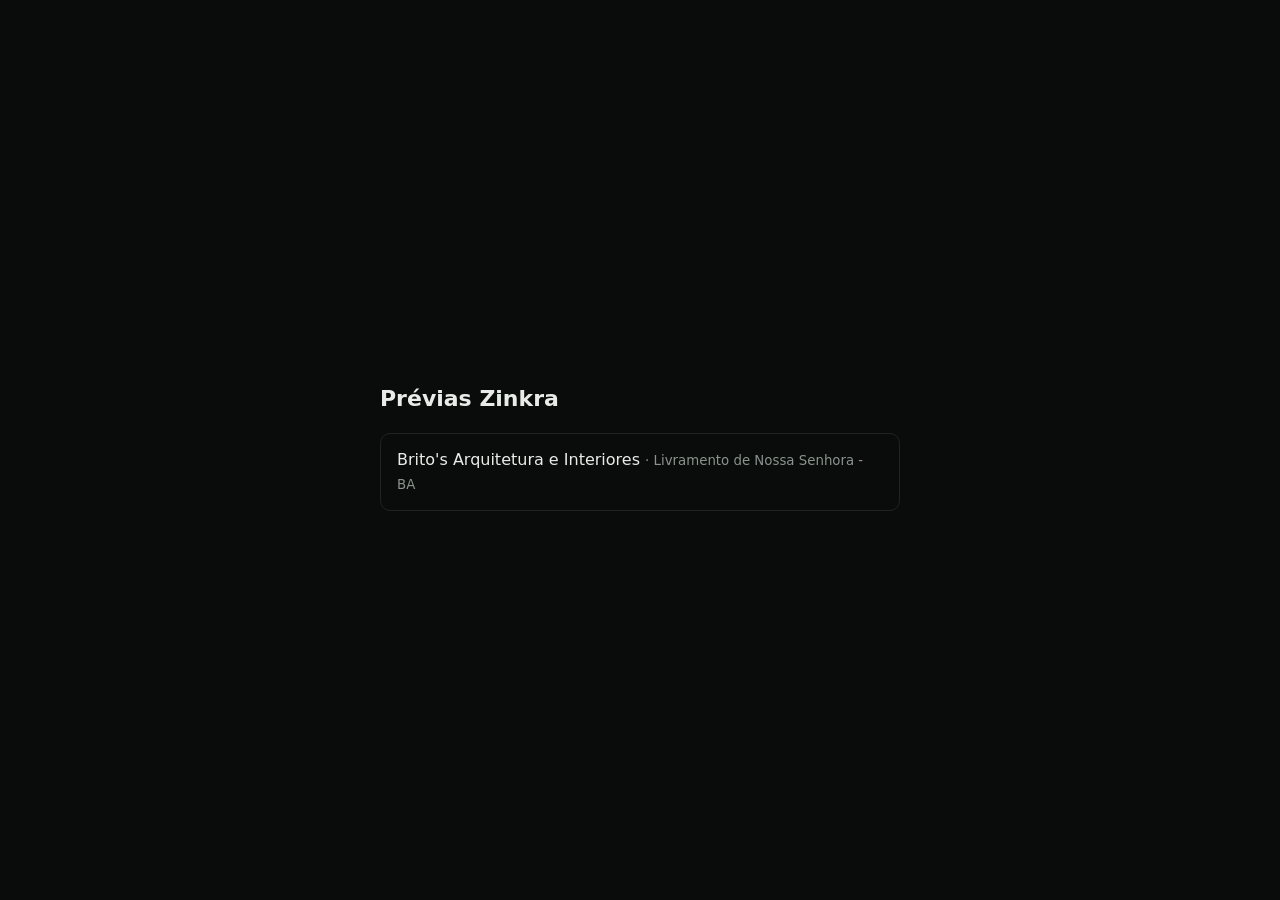
==== index.html @ 13b90cb6 "Prévia do site da Brito's Arquitetura e Interiores Repositório de prévias: cada cliente numa pasta (" ====
<!doctype html>
<html lang="pt-BR">
<head>
<meta charset="utf-8">
<meta name="viewport" content="width=device-width, initial-scale=1">
<meta name="robots" content="noindex, nofollow">
<title>Prévias Zinkra</title>
<style>
  body { margin: 0; min-height: 100vh; display: grid; place-items: center; background: #0A0C0B; color: #E8ECE9; font: 16px/1.5 system-ui, sans-serif; }
  main { width: min(520px, 100% - 32px); }
  h1 { font-size: 22px; margin: 0 0 18px; }
  a { display: block; padding: 14px 16px; margin-bottom: 8px; border: 1px solid #1F2421; border-radius: 10px; color: #E8ECE9; text-decoration: none; }
  a:hover { border-color: #15C45A; }
  small { color: #8A938E; }
</style>
</head>
<body>
<main>
  <h1>Prévias Zinkra</h1>
  <a href="britos/">Brito's Arquitetura e Interiores <small>· Livramento de Nossa Senhora - BA</small></a>
</main>
</body>
</html>
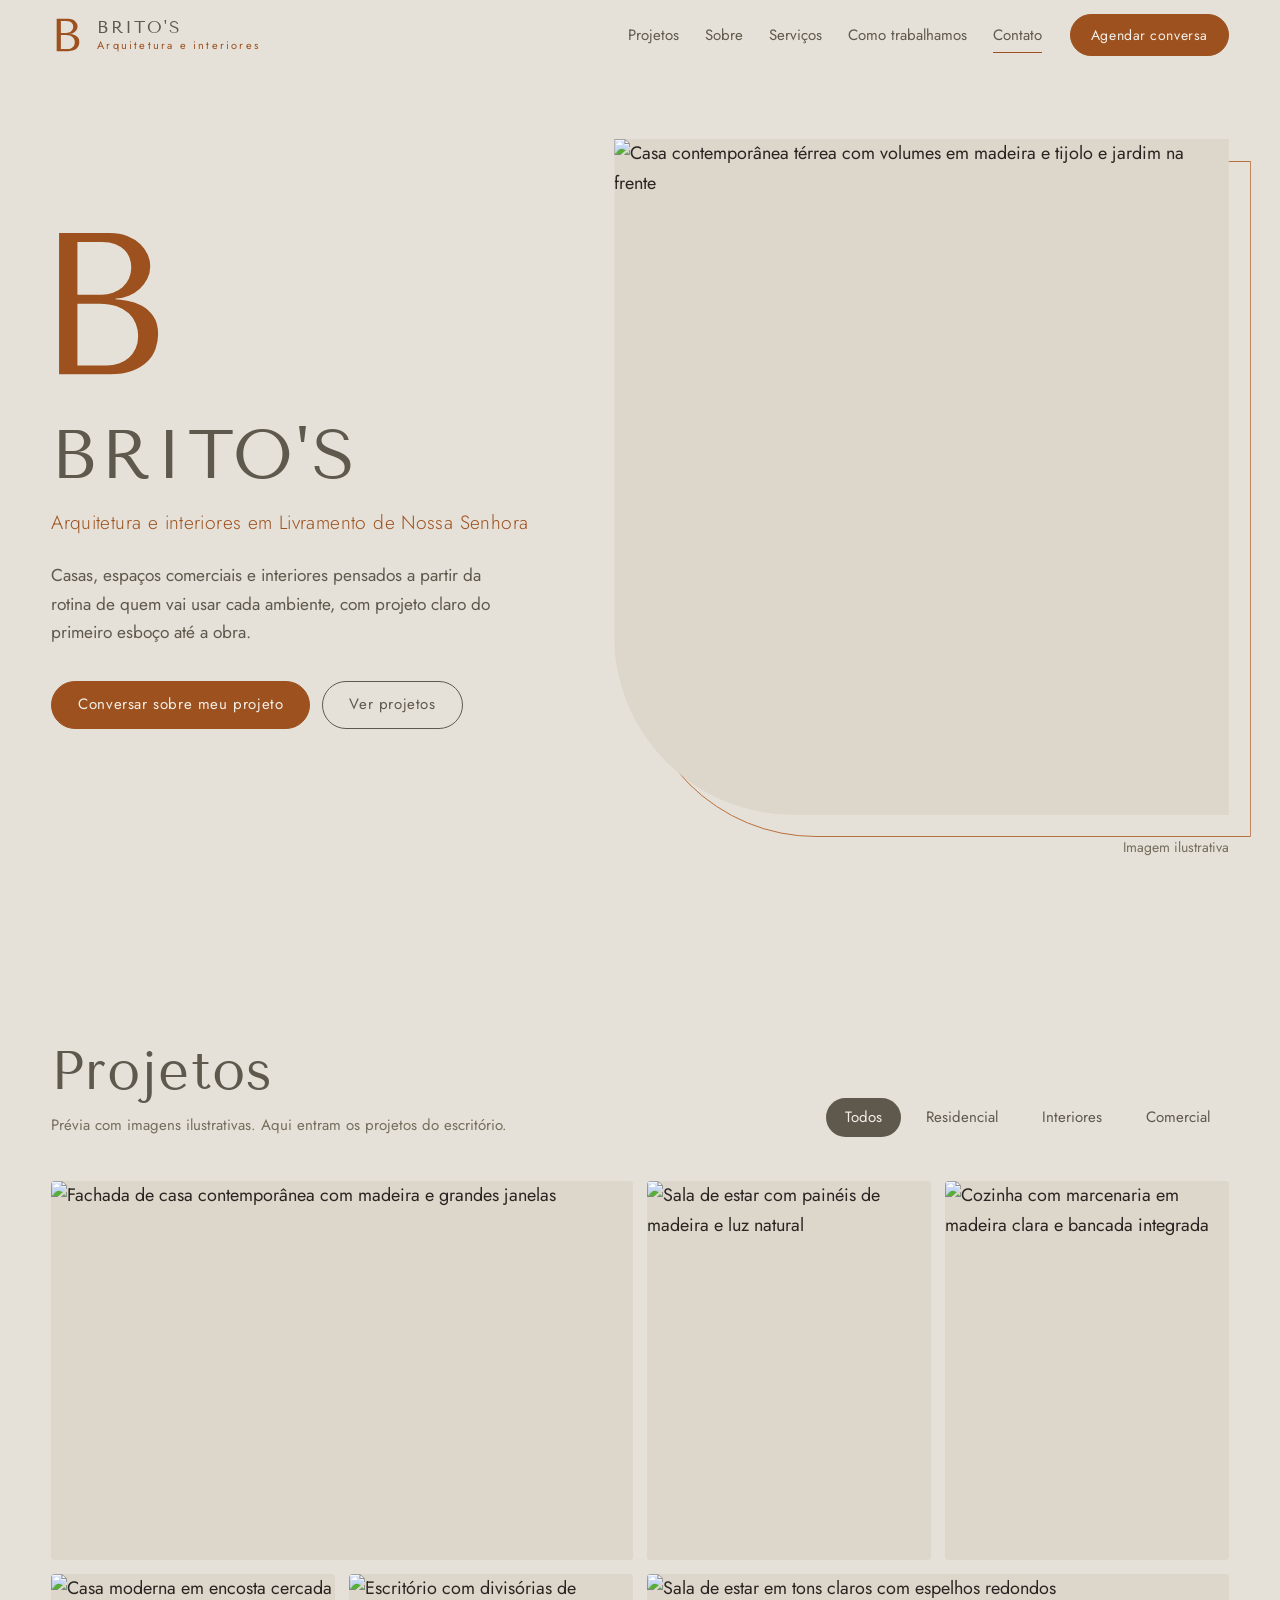
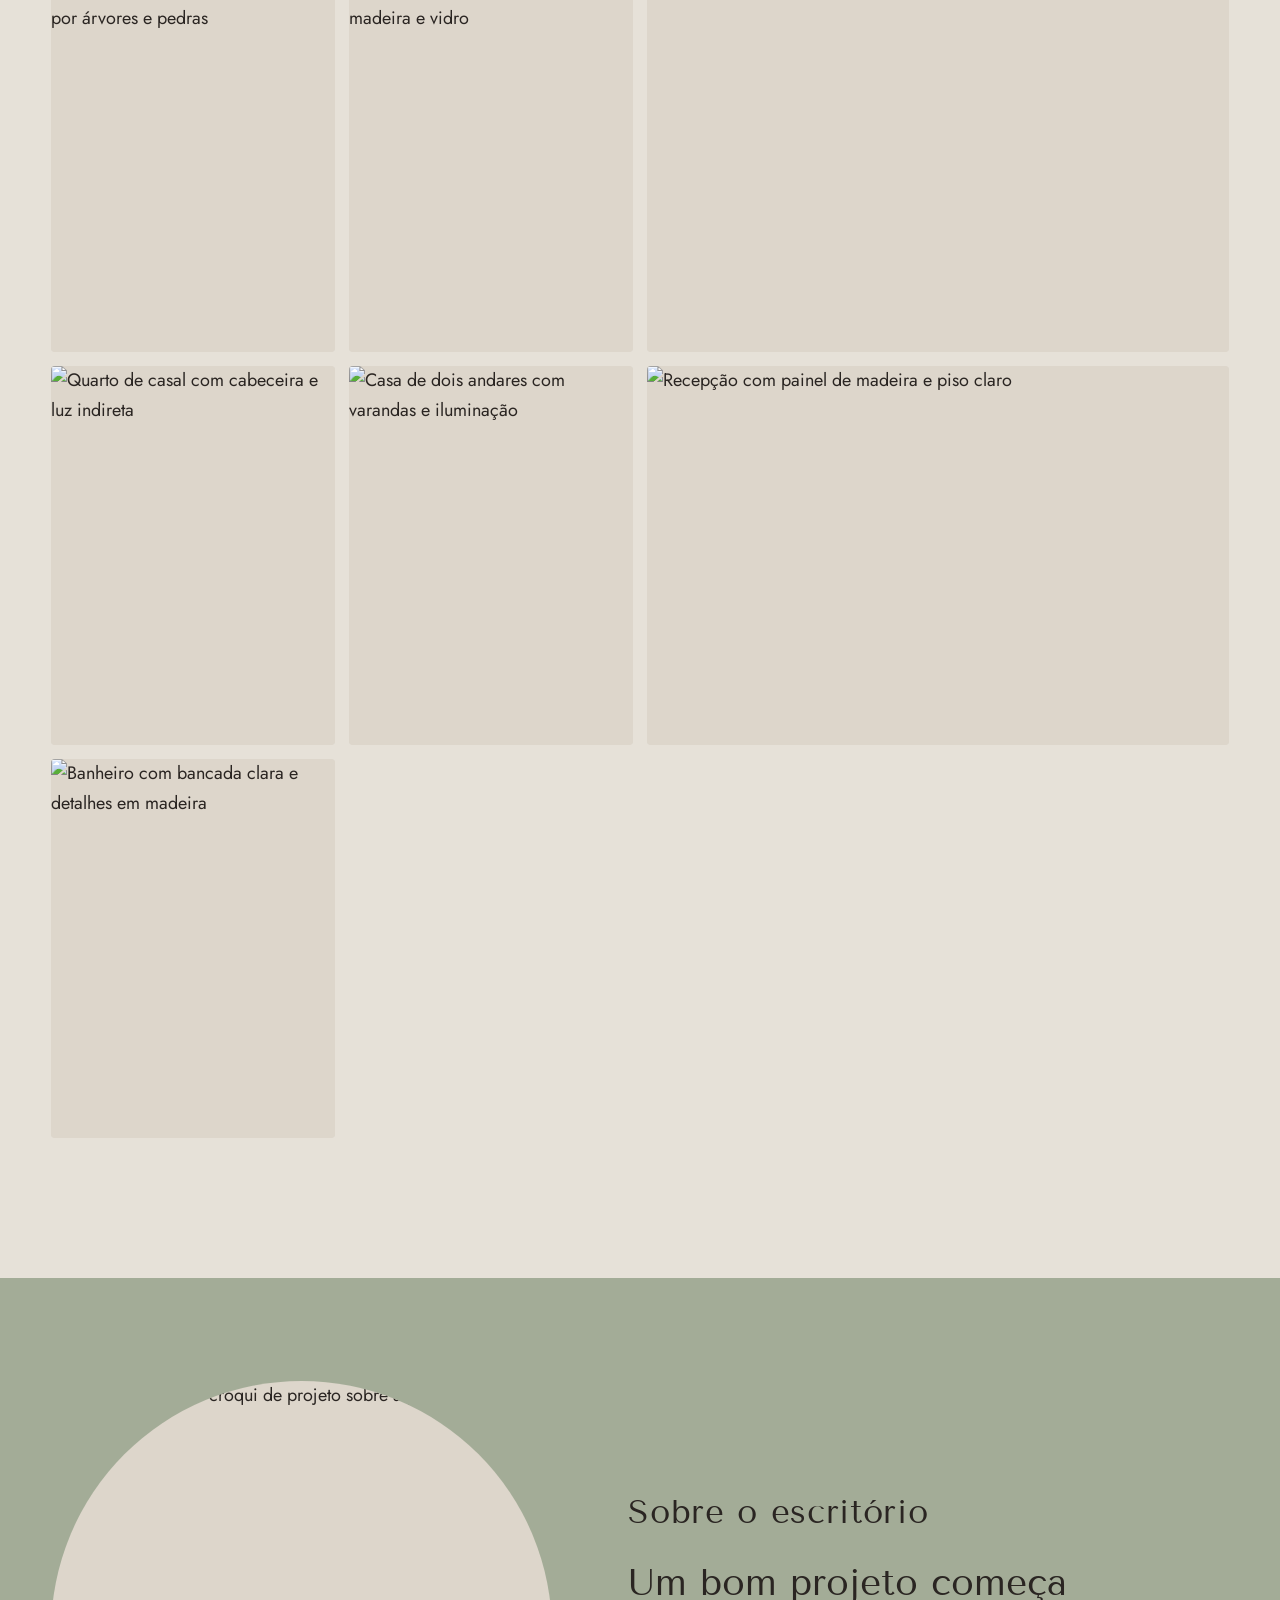
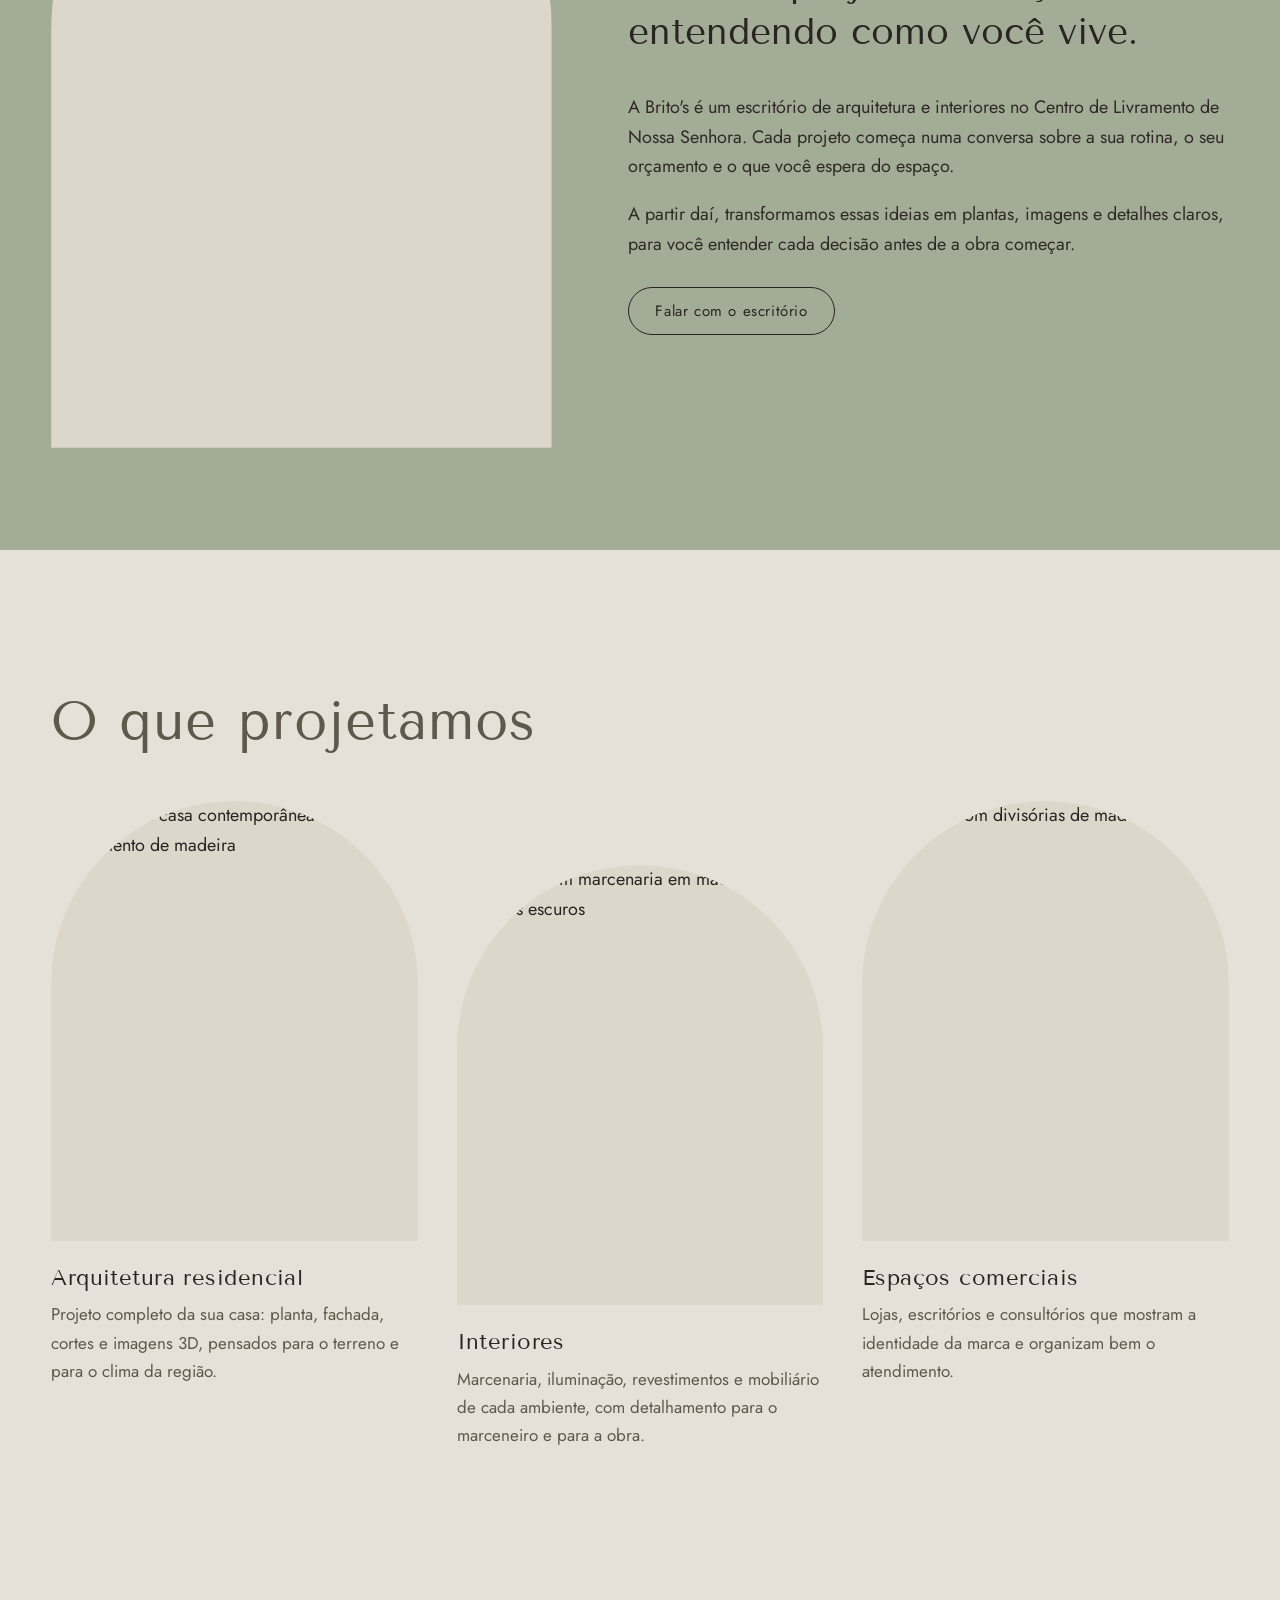
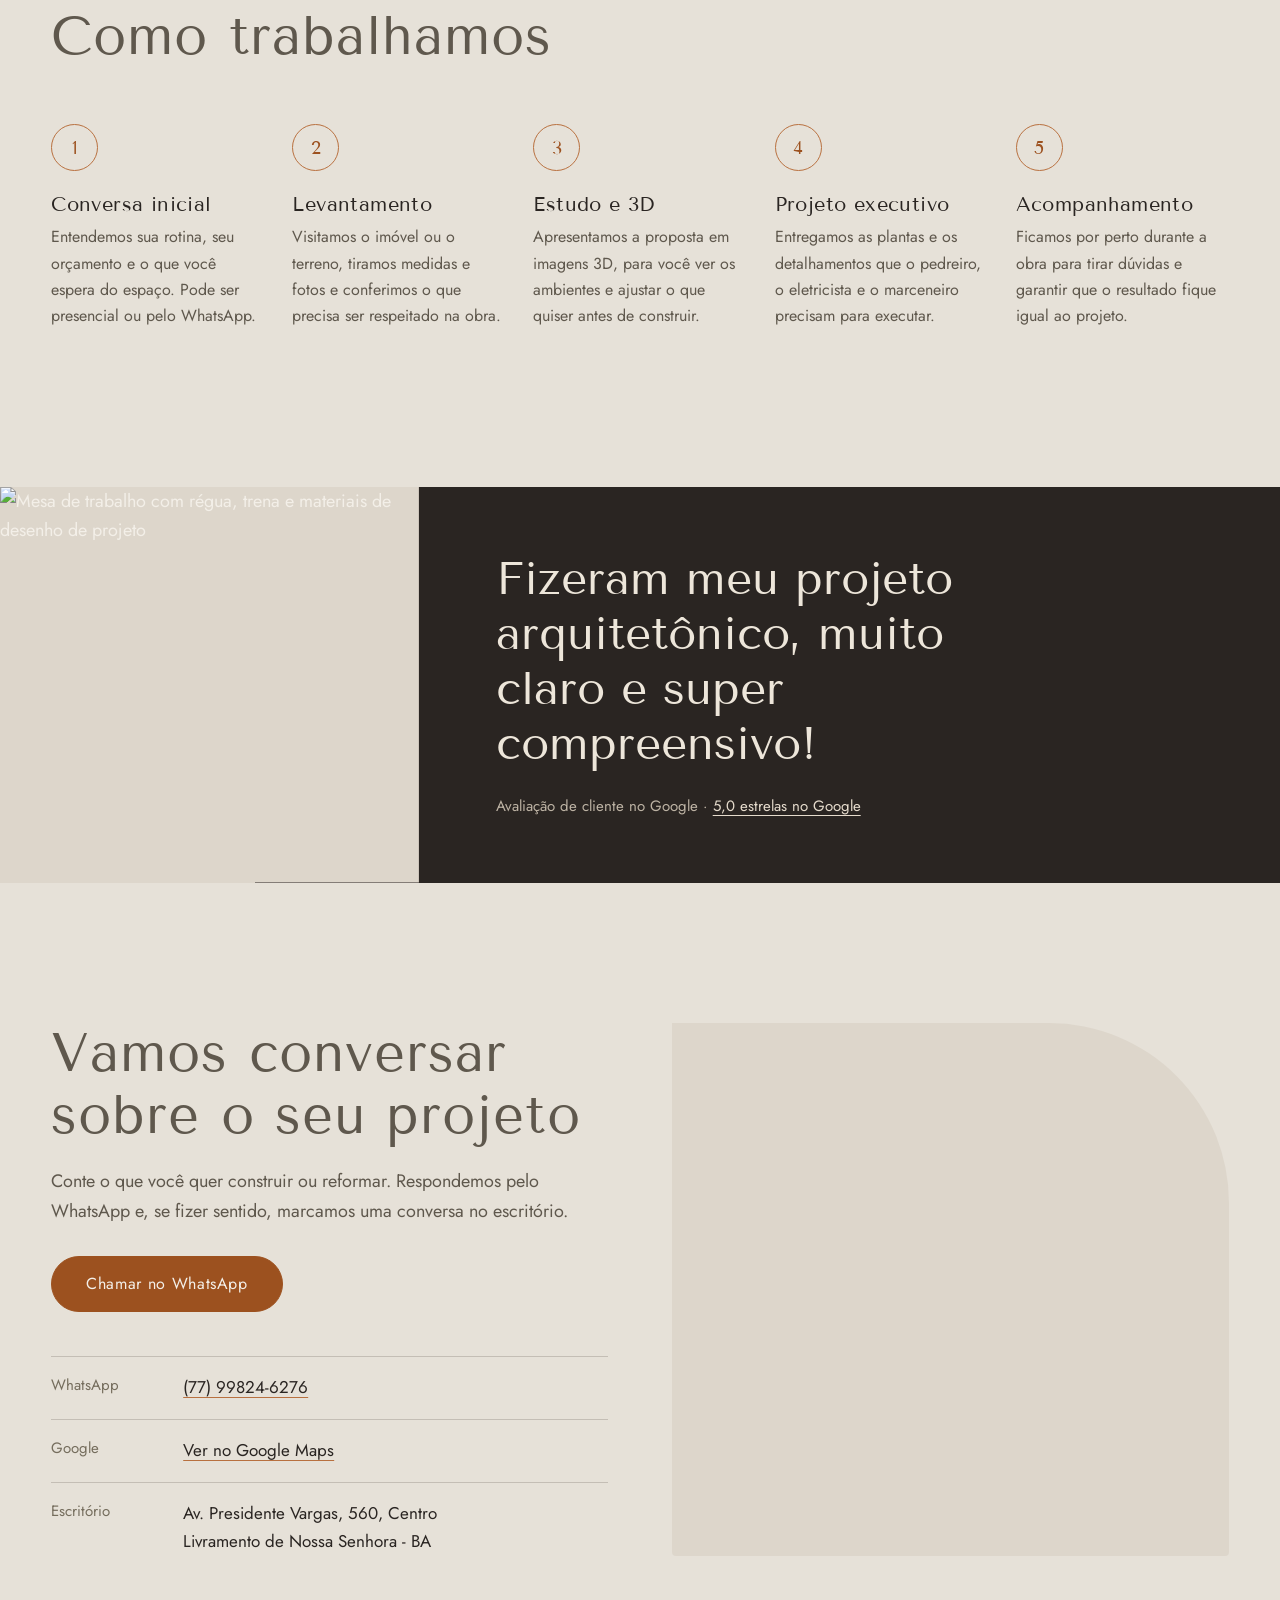
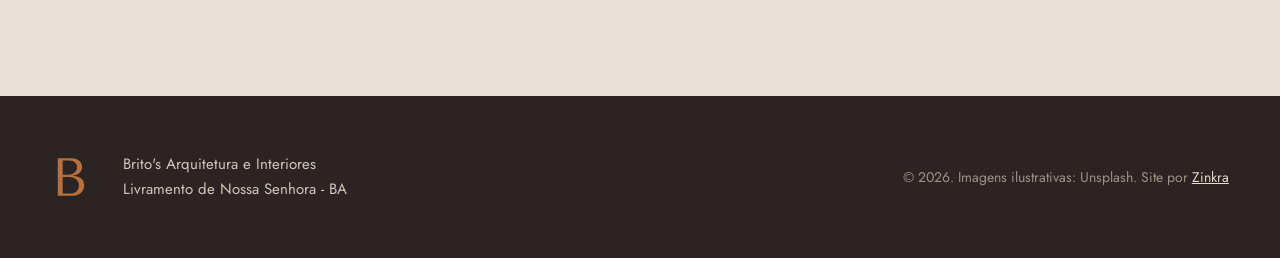
==== commit fc6b12ff: "Coloca a prévia da Brito's na raiz para abrir direto na Vercel Co-Authored-By: Claude Opus 5.5 <nore" ====
--- a/index.html
+++ b/index.html
@@ -3,21 +3,240 @@
 <head>
 <meta charset="utf-8">
 <meta name="viewport" content="width=device-width, initial-scale=1">
-<meta name="robots" content="noindex, nofollow">
-<title>Prévias Zinkra</title>
-<style>
-  body { margin: 0; min-height: 100vh; display: grid; place-items: center; background: #0A0C0B; color: #E8ECE9; font: 16px/1.5 system-ui, sans-serif; }
-  main { width: min(520px, 100% - 32px); }
-  h1 { font-size: 22px; margin: 0 0 18px; }
-  a { display: block; padding: 14px 16px; margin-bottom: 8px; border: 1px solid #1F2421; border-radius: 10px; color: #E8ECE9; text-decoration: none; }
-  a:hover { border-color: #15C45A; }
-  small { color: #8A938E; }
-</style>
+<title>Brito's Arquitetura e Interiores | Livramento de Nossa Senhora - BA</title>
+<meta name="description" content="Escritório de arquitetura e interiores em Livramento de Nossa Senhora (BA). Projetos residenciais, comerciais e de interiores. Fale com a Brito's pelo WhatsApp.">
+<meta name="keywords" content="arquitetura Livramento de Nossa Senhora, escritório de arquitetura Livramento, arquiteto Livramento de Nossa Senhora, design de interiores Bahia, Brito's Arquitetura">
+<meta name="author" content="Brito's Arquitetura e Interiores">
+<meta name="robots" content="index, follow, max-image-preview:large">
+<meta name="theme-color" content="#E6E1D8">
+<link rel="canonical" href="https://previaarquitetura.vercel.app/">
+<link rel="icon" href="favicon.svg" type="image/svg+xml">
+<link rel="apple-touch-icon" href="img/apple-touch-icon.png">
+
+<meta property="og:type" content="website">
+<meta property="og:locale" content="pt_BR">
+<meta property="og:site_name" content="Brito's Arquitetura e Interiores">
+<meta property="og:title" content="Brito's Arquitetura e Interiores">
+<meta property="og:description" content="Projetos residenciais, comerciais e de interiores em Livramento de Nossa Senhora - BA.">
+<meta property="og:url" content="https://previaarquitetura.vercel.app/">
+<meta property="og:image" content="https://previaarquitetura.vercel.app/img/og.jpg">
+<meta property="og:image:width" content="1200">
+<meta property="og:image:height" content="630">
+<meta name="twitter:card" content="summary_large_image">
+
+<link rel="preload" as="font" type="font/woff2" href="fonts/tenor-sans.woff2" crossorigin>
+<link rel="preload" as="font" type="font/woff2" href="fonts/jost-300.woff2" crossorigin>
+<link rel="preconnect" href="https://images.unsplash.com">
+<link rel="preload" as="image" href="https://images.unsplash.com/photo-1760067538022-8ef8739b1b18?auto=format&fit=crop&q=80&w=1400">
+<link rel="stylesheet" href="style.css">
+
+<script type="application/ld+json">
+{
+  "@context": "https://schema.org",
+  "@type": "ProfessionalService",
+  "additionalType": "https://www.wikidata.org/wiki/Q42973",
+  "name": "Brito's Arquitetura e Interiores",
+  "description": "Projetos residenciais, comerciais e de interiores em Livramento de Nossa Senhora - BA.",
+  "url": "https://previaarquitetura.vercel.app/",
+  "image": "https://previaarquitetura.vercel.app/img/og.jpg",
+  "logo": "https://previaarquitetura.vercel.app/favicon.svg",
+  "telephone": "+55 77 99824-6276",
+  "address": {
+    "@type": "PostalAddress",
+    "streetAddress": "Avenida Presidente Vargas, 560",
+    "addressLocality": "Livramento de Nossa Senhora",
+    "addressRegion": "BA",
+    "postalCode": "46140-000",
+    "addressCountry": "BR"
+  },
+  "areaServed": ["Livramento de Nossa Senhora", "Chapada Diamantina", "Bahia"],
+  "aggregateRating": { "@type": "AggregateRating", "ratingValue": "5", "reviewCount": "5" },
+  "makesOffer": [
+    { "@type": "Offer", "itemOffered": { "@type": "Service", "name": "Projeto arquitetônico residencial" } },
+    { "@type": "Offer", "itemOffered": { "@type": "Service", "name": "Projeto de interiores" } },
+    { "@type": "Offer", "itemOffered": { "@type": "Service", "name": "Projeto comercial" } }
+  ]
+}
+</script>
 </head>
 <body>
-<main>
-  <h1>Prévias Zinkra</h1>
-  <a href="britos/">Brito's Arquitetura e Interiores <small>· Livramento de Nossa Senhora - BA</small></a>
+<a class="skip" href="#conteudo">Pular para o conteúdo</a>
+
+<header class="top" id="topo">
+  <a class="brand" href="#topo" aria-label="Brito's Arquitetura e Interiores, início">
+    <svg class="g-mark" viewBox="0 0 571 780" aria-hidden="true"><path d="M40 740H291Q358 740 404.0 722.5Q450 705 478.0 677.0Q506 649 518.5 613.5Q531 578 531 542Q531 485 506.5 451.0Q482 417 448.0 399.0Q414 381 378.0 375.0Q342 369 320 368V364Q355 364 386.0 350.5Q417 337 440.5 315.5Q464 294 478.0 265.5Q492 237 492 205Q492 177 480.0 148.0Q468 119 443.5 95.0Q419 71 380.5 55.5Q342 40 290 40H40ZM131 696V390H241Q290 390 326.0 403.0Q362 416 385.5 438.0Q409 460 420.5 489.0Q432 518 432 550Q432 585 419.5 612.0Q407 639 386.0 658.0Q365 677 336.5 686.5Q308 696 276 696ZM131 346V84H253Q292 84 319.5 95.0Q347 106 364.5 124.0Q382 142 390.0 165.0Q398 188 398 211Q398 240 386.5 265.0Q375 290 354.5 308.0Q334 326 307.5 336.0Q281 346 251 346Z"/></svg>
+    <span class="brand-name">Brito's<small>Arquitetura e interiores</small></span>
+  </a>
+  <nav class="nav" aria-label="Seções">
+    <a href="#projetos">Projetos</a>
+    <a href="#sobre">Sobre</a>
+    <a href="#servicos">Serviços</a>
+    <a href="#processo">Como trabalhamos</a>
+    <a href="#contato">Contato</a>
+  </nav>
+  <a class="btn btn-solid top-cta" href="https://wa.me/5577998246276?text=Ol%C3%A1%21%20Vi%20o%20site%20da%20Brito%27s%20e%20gostaria%20de%20conversar%20sobre%20um%20projeto." target="_blank" rel="noopener">Agendar conversa</a>
+  <button class="menu-btn" type="button" aria-expanded="false" aria-controls="menu-movel">Menu</button>
+</header>
+<div class="mobile-menu" id="menu-movel" hidden>
+  <a href="#projetos">Projetos</a><a href="#sobre">Sobre</a><a href="#servicos">Serviços</a><a href="#processo">Como trabalhamos</a><a href="#contato">Contato</a>
+  <a class="btn btn-solid" href="https://wa.me/5577998246276?text=Ol%C3%A1%21%20Vi%20o%20site%20da%20Brito%27s%20e%20gostaria%20de%20conversar%20sobre%20um%20projeto." target="_blank" rel="noopener">Agendar conversa</a>
+</div>
+
+<main id="conteudo">
+
+<section class="hero" aria-labelledby="hero-titulo">
+  <div class="hero-text">
+    <div class="hero-mark" aria-hidden="true">
+      <svg class="g-draw" viewBox="0 0 571 780"><path d="M40 740H291Q358 740 404.0 722.5Q450 705 478.0 677.0Q506 649 518.5 613.5Q531 578 531 542Q531 485 506.5 451.0Q482 417 448.0 399.0Q414 381 378.0 375.0Q342 369 320 368V364Q355 364 386.0 350.5Q417 337 440.5 315.5Q464 294 478.0 265.5Q492 237 492 205Q492 177 480.0 148.0Q468 119 443.5 95.0Q419 71 380.5 55.5Q342 40 290 40H40ZM131 696V390H241Q290 390 326.0 403.0Q362 416 385.5 438.0Q409 460 420.5 489.0Q432 518 432 550Q432 585 419.5 612.0Q407 639 386.0 658.0Q365 677 336.5 686.5Q308 696 276 696ZM131 346V84H253Q292 84 319.5 95.0Q347 106 364.5 124.0Q382 142 390.0 165.0Q398 188 398 211Q398 240 386.5 265.0Q375 290 354.5 308.0Q334 326 307.5 336.0Q281 346 251 346Z"/></svg>
+    </div>
+    <h1 id="hero-titulo">Brito's<span>Arquitetura e interiores em Livramento de Nossa Senhora</span></h1>
+    <p class="lead">Casas, espaços comerciais e interiores pensados a partir da rotina de quem vai usar cada ambiente, com projeto claro do primeiro esboço até a obra.</p>
+    <div class="hero-actions">
+      <a class="btn btn-solid" href="https://wa.me/5577998246276?text=Ol%C3%A1%21%20Vi%20o%20site%20da%20Brito%27s%20e%20gostaria%20de%20conversar%20sobre%20um%20projeto." target="_blank" rel="noopener">Conversar sobre meu projeto</a>
+      <a class="btn btn-line" href="#projetos">Ver projetos</a>
+    </div>
+  </div>
+  <figure class="hero-photo">
+    <img src="https://images.unsplash.com/photo-1760067538022-8ef8739b1b18?auto=format&fit=crop&q=80&w=1400" width="1400" height="934" alt="Casa contemporânea térrea com volumes em madeira e tijolo e jardim na frente" fetchpriority="high">
+    <figcaption>Imagem ilustrativa</figcaption>
+  </figure>
+</section>
+
+<section class="projects" id="projetos" aria-labelledby="proj-titulo">
+  <div class="section-head">
+    <div><h2 id="proj-titulo">Projetos</h2><p class="proj-note">Prévia com imagens ilustrativas. Aqui entram os projetos do escritório.</p></div>
+    <div class="filters" role="tablist" aria-label="Filtrar projetos">
+      <button role="tab" aria-selected="true" data-f="todos">Todos</button>
+      <button role="tab" aria-selected="false" data-f="residencial">Residencial</button>
+      <button role="tab" aria-selected="false" data-f="interiores">Interiores</button>
+      <button role="tab" aria-selected="false" data-f="comercial">Comercial</button>
+    </div>
+  </div>
+  <ul class="gallery">
+    <li data-cat="residencial" class="wide"><button type="button" aria-label="Ampliar: Residência com fachada em madeira">
+      <img src="https://images.unsplash.com/photo-1756706718604-ef4af3970e33?auto=format&fit=crop&q=80&w=1100" loading="lazy" decoding="async" alt="Fachada de casa contemporânea com madeira e grandes janelas">
+      <span class="cap">Residência com fachada em madeira<small>Residencial</small></span></button></li>
+    <li data-cat="interiores"><button type="button" aria-label="Ampliar: Living integrado">
+      <img src="https://images.unsplash.com/photo-1774199496664-a9690967be5a?auto=format&fit=crop&q=80&w=700" loading="lazy" decoding="async" alt="Sala de estar com painéis de madeira e luz natural">
+      <span class="cap">Living integrado<small>Interiores</small></span></button></li>
+    <li data-cat="interiores"><button type="button" aria-label="Ampliar: Cozinha em madeira">
+      <img src="https://images.unsplash.com/photo-1502005097973-6a7082348e28?auto=format&fit=crop&q=80&w=700" loading="lazy" decoding="async" alt="Cozinha com marcenaria em madeira clara e bancada integrada">
+      <span class="cap">Cozinha em madeira<small>Interiores</small></span></button></li>
+    <li data-cat="residencial"><button type="button" aria-label="Ampliar: Casa na encosta">
+      <img src="https://images.unsplash.com/photo-1698994705178-d244d73ea573?auto=format&fit=crop&q=80&w=700" loading="lazy" decoding="async" alt="Casa moderna em encosta cercada por árvores e pedras">
+      <span class="cap">Casa na encosta<small>Residencial</small></span></button></li>
+    <li data-cat="comercial"><button type="button" aria-label="Ampliar: Escritório com marcenaria">
+      <img src="https://images.unsplash.com/photo-1765371514743-45bd8e6c0a28?auto=format&fit=crop&q=80&w=700" loading="lazy" decoding="async" alt="Escritório com divisórias de madeira e vidro">
+      <span class="cap">Escritório com marcenaria<small>Comercial</small></span></button></li>
+    <li data-cat="interiores" class="wide"><button type="button" aria-label="Ampliar: Sala de estar clara">
+      <img src="https://images.unsplash.com/photo-1631679706909-1844bbd07221?auto=format&fit=crop&q=80&w=1100" loading="lazy" decoding="async" alt="Sala de estar em tons claros com espelhos redondos">
+      <span class="cap">Sala de estar clara<small>Interiores</small></span></button></li>
+    <li data-cat="interiores"><button type="button" aria-label="Ampliar: Suíte acolhedora">
+      <img src="https://images.unsplash.com/photo-1638840992956-142399e7e2df?auto=format&fit=crop&q=80&w=700" loading="lazy" decoding="async" alt="Quarto de casal com cabeceira e luz indireta">
+      <span class="cap">Suíte acolhedora<small>Interiores</small></span></button></li>
+    <li data-cat="residencial"><button type="button" aria-label="Ampliar: Sobrado com varandas">
+      <img src="https://images.unsplash.com/photo-1721815693498-cc28507c0ba2?auto=format&fit=crop&q=80&w=700" loading="lazy" decoding="async" alt="Casa de dois andares com varandas e iluminação">
+      <span class="cap">Sobrado com varandas<small>Residencial</small></span></button></li>
+    <li data-cat="comercial" class="wide"><button type="button" aria-label="Ampliar: Recepção corporativa">
+      <img src="https://images.unsplash.com/photo-1758448500688-3ababa93fd67?auto=format&fit=crop&q=80&w=1100" loading="lazy" decoding="async" alt="Recepção com painel de madeira e piso claro">
+      <span class="cap">Recepção corporativa<small>Comercial</small></span></button></li>
+    <li data-cat="interiores"><button type="button" aria-label="Ampliar: Banheiro com madeira">
+      <img src="https://images.unsplash.com/photo-1763485956310-55f3c0e822d5?auto=format&fit=crop&q=80&w=700" loading="lazy" decoding="async" alt="Banheiro com bancada clara e detalhes em madeira">
+      <span class="cap">Banheiro com madeira<small>Interiores</small></span></button></li>
+  </ul>
+</section>
+
+<section class="about" id="sobre" aria-labelledby="sobre-titulo">
+  <figure class="about-photo">
+    <img src="https://images.unsplash.com/photo-1649688066830-a0cf04d1bc41?auto=format&fit=crop&q=80&w=800" loading="lazy" alt="Mãos desenhando croqui de projeto sobre a prancheta">
+  </figure>
+  <div class="about-text">
+    <h2 id="sobre-titulo">Sobre o escritório</h2>
+    <blockquote>
+      <p>Um bom projeto começa entendendo como você vive.</p>
+    </blockquote>
+    <p>A Brito's é um escritório de arquitetura e interiores no Centro de Livramento de Nossa Senhora. Cada projeto começa numa conversa sobre a sua rotina, o seu orçamento e o que você espera do espaço.</p>
+    <p>A partir daí, transformamos essas ideias em plantas, imagens e detalhes claros, para você entender cada decisão antes de a obra começar.</p>
+    <a class="btn btn-line" href="#contato">Falar com o escritório</a>
+  </div>
+</section>
+
+<section class="services" id="servicos" aria-labelledby="serv-titulo">
+  <h2 id="serv-titulo">O que projetamos</h2>
+  <div class="service-list">
+    <article class="service">
+      <img src="https://images.unsplash.com/photo-1564703048291-bcf7f001d83d?auto=format&fit=crop&q=80&w=700" loading="lazy" alt="Fachada de casa contemporânea com revestimento de madeira">
+      <h3>Arquitetura residencial</h3>
+      <p>Projeto completo da sua casa: planta, fachada, cortes e imagens 3D, pensados para o terreno e para o clima da região.</p>
+    </article>
+    <article class="service">
+      <img src="https://images.unsplash.com/photo-1512916194211-3f2b7f5f7de3?auto=format&fit=crop&q=80&w=700" loading="lazy" alt="Cozinha com marcenaria em madeira e armários escuros">
+      <h3>Interiores</h3>
+      <p>Marcenaria, iluminação, revestimentos e mobiliário de cada ambiente, com detalhamento para o marceneiro e para a obra.</p>
+    </article>
+    <article class="service">
+      <img src="https://images.unsplash.com/photo-1765371514743-45bd8e6c0a28?auto=format&fit=crop&q=80&w=700" loading="lazy" alt="Escritório com divisórias de madeira e vidro">
+      <h3>Espaços comerciais</h3>
+      <p>Lojas, escritórios e consultórios que mostram a identidade da marca e organizam bem o atendimento.</p>
+    </article>
+  </div>
+</section>
+
+<section class="process" id="processo" aria-labelledby="proc-titulo">
+  <h2 id="proc-titulo">Como trabalhamos</h2>
+  <ol class="steps">
+    <li><h3>Conversa inicial</h3><p>Entendemos sua rotina, seu orçamento e o que você espera do espaço. Pode ser presencial ou pelo WhatsApp.</p></li>
+    <li><h3>Levantamento</h3><p>Visitamos o imóvel ou o terreno, tiramos medidas e fotos e conferimos o que precisa ser respeitado na obra.</p></li>
+    <li><h3>Estudo e 3D</h3><p>Apresentamos a proposta em imagens 3D, para você ver os ambientes e ajustar o que quiser antes de construir.</p></li>
+    <li><h3>Projeto executivo</h3><p>Entregamos as plantas e os detalhamentos que o pedreiro, o eletricista e o marceneiro precisam para executar.</p></li>
+    <li><h3>Acompanhamento</h3><p>Ficamos por perto durante a obra para tirar dúvidas e garantir que o resultado fique igual ao projeto.</p></li>
+  </ol>
+</section>
+
+<section class="quote-band" aria-label="Avaliação de cliente no Google">
+  <img src="https://images.unsplash.com/photo-1598149255714-de0a630b96ea?auto=format&fit=crop&q=80&w=800" loading="lazy" alt="Mesa de trabalho com régua, trena e materiais de desenho de projeto">
+  <figure class="review">
+    <blockquote><p>Fizeram meu projeto arquitetônico, muito claro e super compreensivo!</p></blockquote>
+    <figcaption>Avaliação de cliente no Google · <a href="https://www.google.com/maps/search/Brito%C2%B4s+Arquitetura+e+Interiores+Livramento+de+Nossa+Senhora" target="_blank" rel="noopener">5,0 estrelas no Google</a></figcaption>
+  </figure>
+</section>
+
+<section class="contact" id="contato" aria-labelledby="cont-titulo">
+  <div class="contact-text">
+    <h2 id="cont-titulo">Vamos conversar sobre o seu projeto</h2>
+    <p>Conte o que você quer construir ou reformar. Respondemos pelo WhatsApp e, se fizer sentido, marcamos uma conversa no escritório.</p>
+    <a class="btn btn-solid btn-big" href="https://wa.me/5577998246276?text=Ol%C3%A1%21%20Vi%20o%20site%20da%20Brito%27s%20e%20gostaria%20de%20conversar%20sobre%20um%20projeto." target="_blank" rel="noopener">Chamar no WhatsApp</a>
+    <dl class="contact-list">
+      <div><dt>WhatsApp</dt><dd><a href="https://wa.me/5577998246276?text=Ol%C3%A1%21%20Vi%20o%20site%20da%20Brito%27s%20e%20gostaria%20de%20conversar%20sobre%20um%20projeto." target="_blank" rel="noopener">(77) 99824-6276</a></dd></div>
+      <div><dt>Google</dt><dd><a href="https://www.google.com/maps/search/Brito%C2%B4s+Arquitetura+e+Interiores+Livramento+de+Nossa+Senhora" target="_blank" rel="noopener">Ver no Google Maps</a></dd></div>
+      <div><dt>Escritório</dt><dd><address>Av. Presidente Vargas, 560, Centro<br>Livramento de Nossa Senhora - BA</address></dd></div>
+    </dl>
+  </div>
+  <div class="map">
+    <iframe title="Mapa do escritório Brito's em Livramento de Nossa Senhora" loading="lazy" referrerpolicy="no-referrer-when-downgrade"
+      src="https://www.google.com/maps?q=Av.+Presidente+Vargas,+560,+Livramento+de+Nossa+Senhora+-+BA&output=embed"></iframe>
+  </div>
+</section>
+
 </main>
+
+<footer class="foot">
+  <svg class="g-mark" viewBox="0 0 571 780" aria-hidden="true"><path d="M40 740H291Q358 740 404.0 722.5Q450 705 478.0 677.0Q506 649 518.5 613.5Q531 578 531 542Q531 485 506.5 451.0Q482 417 448.0 399.0Q414 381 378.0 375.0Q342 369 320 368V364Q355 364 386.0 350.5Q417 337 440.5 315.5Q464 294 478.0 265.5Q492 237 492 205Q492 177 480.0 148.0Q468 119 443.5 95.0Q419 71 380.5 55.5Q342 40 290 40H40ZM131 696V390H241Q290 390 326.0 403.0Q362 416 385.5 438.0Q409 460 420.5 489.0Q432 518 432 550Q432 585 419.5 612.0Q407 639 386.0 658.0Q365 677 336.5 686.5Q308 696 276 696ZM131 346V84H253Q292 84 319.5 95.0Q347 106 364.5 124.0Q382 142 390.0 165.0Q398 188 398 211Q398 240 386.5 265.0Q375 290 354.5 308.0Q334 326 307.5 336.0Q281 346 251 346Z"/></svg>
+  <p>Brito's Arquitetura e Interiores<br>Livramento de Nossa Senhora - BA</p>
+  <p class="foot-small">© <span id="ano">2026</span>. Imagens ilustrativas: Unsplash. Site por <a href="https://zinkra.com.br" target="_blank" rel="noopener">Zinkra</a></p>
+</footer>
+
+<a class="wa-float" href="https://wa.me/5577998246276?text=Ol%C3%A1%21%20Vi%20o%20site%20da%20Brito%27s%20e%20gostaria%20de%20conversar%20sobre%20um%20projeto." target="_blank" rel="noopener" aria-label="Conversar no WhatsApp">
+  <svg viewBox="0 0 24 24" aria-hidden="true"><path d="M12 2a10 10 0 0 0-8.6 15.1L2 22l5-1.3A10 10 0 1 0 12 2Zm0 18.2a8.2 8.2 0 0 1-4.2-1.2l-.3-.2-3 .8.8-2.9-.2-.3A8.2 8.2 0 1 1 12 20.2Zm4.5-6.1c-.2-.1-1.5-.7-1.7-.8s-.4-.1-.6.1-.7.8-.8 1-.3.2-.5.1a6.7 6.7 0 0 1-3.3-2.9c-.2-.4.2-.4.7-1.3a.5.5 0 0 0 0-.4l-.8-1.8c-.2-.5-.4-.4-.6-.4h-.5a1 1 0 0 0-.7.3 3 3 0 0 0-.9 2.2 5.2 5.2 0 0 0 1.1 2.8 11.9 11.9 0 0 0 4.6 4c1.7.7 2.4.8 3.2.7a2.8 2.8 0 0 0 1.8-1.3 2.3 2.3 0 0 0 .2-1.3c-.1-.1-.3-.2-.5-.3Z"/></svg>
+</a>
+
+<div class="lightbox" id="lightbox" hidden role="dialog" aria-modal="true" aria-label="Foto do projeto">
+  <button class="lb-close" type="button" aria-label="Fechar">Fechar</button>
+  <button class="lb-nav lb-prev" type="button" aria-label="Foto anterior">‹</button>
+  <figure><img alt=""><figcaption></figcaption></figure>
+  <button class="lb-nav lb-next" type="button" aria-label="Próxima foto">›</button>
+</div>
+
+<script src="main.js" defer></script>
 </body>
 </html>
--- a/style.css
+++ b/style.css
@@ -0,0 +1,283 @@
+/* Geovanna Caires · Arquitetura e Interiores
+   Paleta tirada da marca dela: o cobre do monograma, o cinza quente do nome,
+   o verde-sálvia da boiserie do escritório e o reboco claro das paredes. */
+@font-face { font-family: 'Tenor Sans'; src: url(fonts/tenor-sans.woff2) format('woff2'); font-weight: 400; font-display: swap; }
+@font-face { font-family: 'Jost'; src: url(fonts/jost-300.woff2) format('woff2'); font-weight: 300; font-display: swap; }
+@font-face { font-family: 'Jost'; src: url(fonts/jost-400.woff2) format('woff2'); font-weight: 400; font-display: swap; }
+@font-face { font-family: 'Jost'; src: url(fonts/jost-500.woff2) format('woff2'); font-weight: 500; font-display: swap; }
+:root {
+  --reboco: #E6E1D8;
+  --reboco-2: #DDD6CB;
+  --cobre: #9C511F;
+  --cobre-claro: #B8703F;
+  --grafite: #5F584D;
+  --cinza: #756D5D;
+  --salvia: #A3AC97;
+  --salvia-esc: #7F8A73;
+  --cafe: #2A2522;
+  --linho: #F3EFE8;
+  --ease: cubic-bezier(.22, 1, .36, 1);
+  --display: 'Tenor Sans', 'Optima', 'Candara', sans-serif;
+  --texto: 'Jost', 'Futura', 'Century Gothic', sans-serif;
+  --gutter: clamp(16px, 4vw, 56px);
+  --max: 1320px;
+}
+
+*, *::before, *::after { box-sizing: border-box; }
+html { scroll-behavior: smooth; scroll-padding-top: 84px; }
+body {
+  margin: 0; background: var(--reboco); color: var(--cafe);
+  font: 400 18px/1.65 var(--texto); -webkit-font-smoothing: antialiased; overflow-x: hidden;
+}
+img { display: block; max-width: 100%; height: auto; }
+a { color: inherit; }
+h1, h2, h3 { font-family: var(--display); font-weight: 400; margin: 0; letter-spacing: .02em; line-height: 1.15; }
+h2 { font-size: clamp(32px, 4.2vw, 56px); color: var(--grafite); }
+h3 { font-size: 22px; color: var(--cafe); }
+p { margin: 0 0 1em; max-width: 62ch; }
+:focus-visible { outline: 2px solid var(--cobre); outline-offset: 3px; }
+.skip { position: absolute; left: -999px; top: 8px; background: var(--cafe); color: var(--linho); padding: 8px 14px; z-index: 100; }
+.skip:focus { left: 8px; }
+
+/* ---------- botões ---------- */
+.btn {
+  display: inline-flex; align-items: center; justify-content: center; min-height: 48px; padding: 0 26px;
+  font: 400 15px/1 var(--texto); letter-spacing: .04em; text-decoration: none; border-radius: 999px;
+  transition: background .3s var(--ease), color .3s var(--ease), border-color .3s var(--ease), transform .2s var(--ease);
+}
+.btn:active { transform: scale(.97); }
+.btn-solid { background: var(--cobre); color: var(--linho); border: 1px solid var(--cobre); }
+.btn-solid:hover { background: #823F14; border-color: #823F14; }
+.btn-line { border: 1px solid var(--grafite); color: var(--grafite); }
+.btn-line:hover { background: var(--grafite); color: var(--linho); }
+.btn-big { min-height: 56px; padding: 0 34px; font-size: 16px; }
+
+/* ---------- topo ---------- */
+.top {
+  position: fixed; inset: 0 0 auto; z-index: 50; display: flex; align-items: center; gap: 28px;
+  padding: 14px var(--gutter); transition: background .4s var(--ease), box-shadow .4s var(--ease), padding .4s var(--ease);
+}
+.top.solid { background: rgba(230, 225, 216, .92); backdrop-filter: blur(12px); box-shadow: 0 1px 0 rgba(95, 88, 77, .15); padding-block: 10px; }
+.brand { display: flex; align-items: center; gap: 12px; text-decoration: none; margin-right: auto; }
+.brand .g-mark { width: 34px; height: 36px; fill: var(--cobre); }
+.brand-name { font: 400 17px/1.1 var(--display); letter-spacing: .14em; color: var(--grafite); text-transform: uppercase; }
+.brand-name small { display: block; margin-top: 3px; font: 400 11px/1 var(--texto); letter-spacing: .2em; text-transform: none; color: var(--cobre); }
+.nav { display: flex; gap: 26px; }
+.nav a { font-size: 15px; font-weight: 400; color: var(--grafite); text-decoration: none; position: relative; padding: 6px 0; }
+.nav a::after { content: ''; position: absolute; left: 0; right: 0; bottom: 0; height: 1px; background: var(--cobre); transform: scaleX(0); transform-origin: left; transition: transform .35s var(--ease); }
+.nav a:hover::after, .nav a.on::after { transform: scaleX(1); }
+.top-cta { min-height: 42px; padding: 0 20px; font-size: 14px; }
+.menu-btn { display: none; }
+
+/* ---------- hero ---------- */
+.hero {
+  min-height: 100svh; display: grid; grid-template-columns: minmax(0, 5fr) minmax(0, 6fr); gap: clamp(24px, 4vw, 72px);
+  align-items: center; padding: 110px var(--gutter) 56px; max-width: var(--max); margin: 0 auto;
+}
+.hero-mark { width: clamp(84px, 9vw, 128px); margin-bottom: 28px; }
+.g-draw { width: 100%; height: auto; overflow: visible; }
+.g-draw path { fill: var(--cobre); fill-opacity: 0; stroke: var(--cobre); stroke-width: 2.2; stroke-dasharray: var(--len, 3000); stroke-dashoffset: var(--len, 3000); }
+.loaded .g-draw path { animation: draw 2.2s var(--ease) forwards, fill-in .9s 1.7s ease forwards; }
+@keyframes draw { to { stroke-dashoffset: 0; } }
+@keyframes fill-in { to { fill-opacity: 1; stroke-width: 0; } }
+
+.hero h1 { font-size: clamp(40px, 5.4vw, 80px); letter-spacing: .06em; color: var(--grafite); text-transform: uppercase; line-height: 1.02; }
+.hero h1 span { display: block; margin-top: 18px; font: 300 clamp(17px, 1.5vw, 21px)/1.4 var(--texto); letter-spacing: .02em; text-transform: none; color: var(--cobre); }
+.lead { margin: 26px 0 34px; font-size: clamp(17px, 1.35vw, 20px); color: var(--grafite); max-width: 44ch; }
+.hero-actions { display: flex; flex-wrap: wrap; gap: 12px; }
+.hero-text > * { opacity: 0; transform: translateY(14px); }
+.loaded .hero-text > * { animation: rise .9s var(--ease) forwards; }
+.loaded .hero-text > .hero-mark { animation-delay: 0s; opacity: 1; transform: none; animation: none; }
+.loaded .hero-text > h1 { animation-delay: .9s; }
+.loaded .hero-text > .lead { animation-delay: 1.15s; }
+.loaded .hero-text > .hero-actions { animation-delay: 1.35s; }
+@keyframes rise { to { opacity: 1; transform: none; } }
+
+.hero-photo { margin: 0; position: relative; }
+.hero-photo::before {
+  content: ''; position: absolute; inset: 22px -22px -22px 22px; border: 1px solid var(--cobre-claro); border-radius: 0 0 0 180px;
+  clip-path: inset(0 0 100% 0); transition: clip-path 1.4s 1.6s var(--ease);
+}
+.hero-photo img {
+  position: relative; width: 100%; aspect-ratio: 4 / 4.4; object-fit: cover; object-position: 38% 50%; border-radius: 0 0 0 180px;
+  clip-path: inset(100% 0 0 0); transition: clip-path 1.6s .35s var(--ease);
+}
+.loaded .hero-photo img { clip-path: inset(0 0 0 0); }
+.loaded .hero-photo::before { clip-path: inset(0 0 0 0); }
+.hero-photo figcaption { position: absolute; right: 0; bottom: -44px; font-size: 14px; color: var(--cinza); }
+
+/* ---------- seções ---------- */
+section { position: relative; }
+.projects, .services, .process { max-width: var(--max); margin: 0 auto; padding: clamp(80px, 11vw, 150px) var(--gutter) 0; }
+.section-head { display: flex; flex-wrap: wrap; align-items: end; justify-content: space-between; gap: 20px; margin-bottom: 44px; }
+
+/* filtros */
+.filters { display: flex; gap: 6px; flex-wrap: wrap; }
+.filters button {
+  font: 400 15px/1 var(--texto); color: var(--grafite); background: none; border: 1px solid transparent; border-radius: 999px;
+  padding: 11px 18px; cursor: pointer; transition: border-color .3s var(--ease), background .3s var(--ease), color .3s var(--ease);
+}
+.filters button:hover { border-color: rgba(95, 88, 77, .35); }
+.filters button[aria-selected="true"] { background: var(--grafite); color: var(--linho); }
+
+/* galeria */
+.gallery { list-style: none; margin: 0; padding: 0; display: grid; grid-template-columns: repeat(4, minmax(0, 1fr)); grid-auto-flow: dense; gap: 14px; }
+.gallery li { position: relative; overflow: hidden; border-radius: 4px; background: var(--reboco-2); transition: opacity .45s var(--ease), transform .45s var(--ease); }
+.gallery li.wide { grid-column: span 2; }
+.gallery li.hide { display: none; }
+.gallery li.out { opacity: 0; transform: scale(.96); }
+.gallery button { all: unset; display: block; width: 100%; height: 100%; cursor: zoom-in; }
+.gallery button:focus-visible { outline: 2px solid var(--cobre); outline-offset: -2px; }
+.gallery img { width: 100%; height: 100%; aspect-ratio: 3 / 4; object-fit: cover; transition: transform 1.2s var(--ease); }
+.gallery li.wide img { aspect-ratio: auto; height: 100%; min-height: 100%; }
+.gallery li:hover img { transform: scale(1.04); }
+.gallery .cap {
+  position: absolute; left: 0; right: 0; bottom: 0; padding: 40px 18px 16px; color: var(--linho); font-size: 15px; line-height: 1.35;
+  background: linear-gradient(transparent, rgba(42, 37, 34, .78)); opacity: 0; transform: translateY(8px); transition: opacity .4s var(--ease), transform .4s var(--ease);
+}
+.gallery .cap small { display: block; font-size: 13px; opacity: .8; }
+.gallery li:hover .cap, .gallery button:focus-visible .cap { opacity: 1; transform: none; }
+
+/* sobre */
+.about {
+  margin-top: clamp(80px, 11vw, 150px); background: var(--salvia); display: grid; grid-template-columns: minmax(0, 5fr) minmax(0, 6fr);
+  gap: clamp(28px, 6vw, 96px); align-items: center; padding: clamp(64px, 8vw, 110px) max(var(--gutter), calc((100vw - var(--max)) / 2 + var(--gutter)));
+}
+.about-photo { margin: 0; }
+.about-photo img { width: 100%; aspect-ratio: 3 / 4; object-fit: cover; border-radius: 999px 999px 4px 4px; }
+.about h2 { color: var(--cafe); font-size: clamp(26px, 2.6vw, 34px); margin-bottom: 28px; }
+.about blockquote { margin: 0 0 30px; }
+.about blockquote p { font: 400 clamp(26px, 2.9vw, 40px)/1.3 var(--display); color: var(--cafe); max-width: 24ch; }
+.about p { color: #2F2A25; }
+.about .btn-line { border-color: var(--cafe); color: var(--cafe); margin-top: 10px; }
+.about .btn-line:hover { background: var(--cafe); color: var(--salvia); }
+
+/* serviços: o arco vem dos espelhos e nichos que ela usa nos interiores */
+.services h2 { margin-bottom: 48px; }
+.service-list { display: grid; grid-template-columns: repeat(3, minmax(0, 1fr)); gap: clamp(20px, 3vw, 44px); }
+.service img { width: 100%; aspect-ratio: 3 / 3.6; object-fit: cover; border-radius: 999px 999px 4px 4px; margin-bottom: 24px; }
+.service:nth-child(2) { margin-top: 64px; }
+.service h3 { margin-bottom: 10px; }
+.service p { color: var(--grafite); font-size: 17px; }
+
+/* processo: etapas em sequência, ligadas por uma linha que desenha com a rolagem */
+.process h2 { margin-bottom: 56px; }
+.steps { list-style: none; margin: 0; padding: 0; display: grid; grid-template-columns: repeat(5, minmax(0, 1fr)); gap: 28px; counter-reset: s; position: relative; }
+.steps::before { content: ''; position: absolute; left: 0; right: 0; top: 23px; height: 1px; background: var(--cobre-claro); transform: scaleX(var(--p, 0)); transform-origin: left; }
+.steps li { counter-increment: s; position: relative; }
+.steps li::before {
+  content: counter(s); display: grid; place-items: center; width: 47px; height: 47px; border-radius: 50%; margin-bottom: 22px;
+  font: 400 18px/1 var(--display); color: var(--cobre); background: var(--reboco); border: 1px solid var(--cobre-claro); position: relative;
+}
+.steps h3 { font-size: 20px; margin-bottom: 8px; }
+.steps p { font-size: 16px; color: var(--grafite); }
+
+/* faixa com frase */
+.quote-band {
+  margin-top: clamp(80px, 11vw, 150px); background: var(--cafe); color: var(--linho); display: grid; grid-template-columns: minmax(0, 4fr) minmax(0, 7fr);
+  align-items: center; gap: clamp(28px, 6vw, 96px); padding: 0 max(var(--gutter), calc((100vw - var(--max)) / 2 + var(--gutter))) 0 0;
+}
+.quote-band img { width: 100%; height: 100%; max-height: 640px; object-fit: cover; }
+.quote-band p { font: 400 clamp(30px, 3.8vw, 56px)/1.2 var(--display); max-width: 18ch; margin: 64px 0; color: #EDE6DA; }
+
+/* contato */
+.contact { max-width: var(--max); margin: 0 auto; padding: clamp(80px, 11vw, 150px) var(--gutter); display: grid; grid-template-columns: minmax(0, 1fr) minmax(0, 1fr); gap: clamp(28px, 5vw, 80px); align-items: stretch; }
+.contact h2 { margin-bottom: 20px; }
+.contact-text > p { color: var(--grafite); margin-bottom: 30px; }
+.contact-list { margin: 44px 0 0; display: grid; gap: 18px; }
+.contact-list div { display: grid; grid-template-columns: 120px 1fr; gap: 12px; padding-top: 16px; border-top: 1px solid rgba(95, 88, 77, .25); }
+.contact-list dt { color: var(--cinza); font-size: 15px; }
+.contact-list dd { margin: 0; font-size: 17px; }
+.contact-list a { text-decoration-color: var(--cobre-claro); text-underline-offset: 4px; }
+.contact-list address { font-style: normal; }
+.map { min-height: 420px; border-radius: 0 180px 4px 4px; overflow: hidden; background: var(--reboco-2); }
+.map iframe { width: 100%; height: 100%; min-height: 420px; border: 0; filter: grayscale(.85) sepia(.25) contrast(.95); }
+
+/* rodapé */
+.foot { background: var(--cafe); color: #CFC7BA; padding: 56px var(--gutter); display: flex; flex-wrap: wrap; align-items: center; gap: 22px 32px; }
+.foot .g-mark { width: 40px; height: 42px; fill: var(--cobre-claro); }
+.foot p { margin: 0; font-size: 15px; }
+.foot-small { margin-left: auto !important; font-size: 14px !important; color: #9C9385; }
+.foot a { color: #E6DCCD; }
+
+/* whatsapp flutuante */
+.wa-float {
+  position: fixed; right: 20px; bottom: 20px; z-index: 40; width: 58px; height: 58px; border-radius: 50%; background: var(--cobre);
+  display: grid; place-items: center; box-shadow: 0 10px 28px -8px rgba(42, 37, 34, .55); transform: scale(0); transition: transform .5s var(--ease);
+}
+.wa-float.show { transform: scale(1); }
+.wa-float svg { width: 28px; height: 28px; fill: var(--linho); }
+
+/* lightbox */
+.lightbox { position: fixed; inset: 0; z-index: 90; background: rgba(42, 37, 34, .94); display: grid; grid-template-columns: 64px 1fr 64px; align-items: center; padding: 24px; animation: fade .3s ease; }
+.lightbox[hidden] { display: none; }
+.lightbox figure { margin: 0; display: flex; flex-direction: column; align-items: center; gap: 14px; }
+.lightbox img { max-height: 82vh; max-width: 100%; width: auto; border-radius: 4px; animation: zoom .45s var(--ease); }
+.lightbox figcaption { color: #E6DCCD; font-size: 16px; text-align: center; }
+.lb-nav, .lb-close { background: none; border: 1px solid rgba(230, 225, 216, .35); color: var(--linho); cursor: pointer; border-radius: 999px; font: 400 15px var(--texto); }
+.lb-nav { width: 52px; height: 52px; font-size: 28px; line-height: 1; }
+.lb-nav:hover, .lb-close:hover { background: rgba(230, 225, 216, .12); }
+.lb-close { position: absolute; top: 20px; right: 20px; padding: 10px 18px; }
+@keyframes fade { from { opacity: 0; } }
+@keyframes zoom { from { opacity: 0; transform: scale(.96); } }
+
+/* revelação das fotos ao rolar (só imagens, uma vez) */
+.reveal { clip-path: inset(0 0 100% 0); transition: clip-path 1.2s var(--ease); }
+.reveal.in { clip-path: inset(0 0 0 0); }
+
+/* ---------- responsivo ---------- */
+@media (max-width: 1080px) {
+  .nav { display: none; }
+  .menu-btn { display: inline-flex; align-items: center; min-height: 42px; padding: 0 18px; border: 1px solid var(--grafite); border-radius: 999px; background: none; color: var(--grafite); font: 400 15px var(--texto); cursor: pointer; }
+  .mobile-menu { position: fixed; inset: 64px 0 auto; z-index: 49; background: var(--reboco); padding: 18px var(--gutter) 26px; display: grid; gap: 4px; box-shadow: 0 20px 40px -20px rgba(42, 37, 34, .4); animation: fade .25s ease; }
+  .mobile-menu[hidden] { display: none; }
+  .mobile-menu a:not(.btn) { padding: 12px 0; font: 400 22px var(--display); color: var(--grafite); text-decoration: none; border-bottom: 1px solid rgba(95, 88, 77, .15); }
+  .mobile-menu .btn { margin-top: 16px; }
+  .steps { grid-template-columns: repeat(2, minmax(0, 1fr)); row-gap: 40px; }
+  .steps::before { display: none; }
+  .gallery { grid-template-columns: repeat(3, minmax(0, 1fr)); }
+}
+@media (max-width: 820px) {
+  body { font-size: 17px; }
+  .top-cta { display: none; }
+  .brand-name { font-size: 15px; }
+  .hero { grid-template-columns: 1fr; min-height: auto; padding-top: 100px; }
+  .hero-photo { order: -1; }
+  .hero-photo img { aspect-ratio: 4 / 3.4; border-radius: 0 0 0 110px; }
+  .hero-photo::before { inset: 12px -8px -12px 12px; border-radius: 0 0 0 110px; bottom: auto; height: calc(100% - 48px); }
+  .hero-photo figcaption { position: static; margin-top: 22px; }
+  .hero-mark { margin-bottom: 18px; }
+  .gallery { grid-template-columns: repeat(2, minmax(0, 1fr)); gap: 10px; }
+  .gallery .cap { opacity: 1; transform: none; font-size: 14px; padding: 30px 12px 10px; }
+  .about, .quote-band, .contact { grid-template-columns: 1fr; }
+  .about-photo { max-width: 420px; }
+  .service-list { grid-template-columns: 1fr; }
+  .service:nth-child(2) { margin-top: 0; }
+  .service img { aspect-ratio: 4 / 3.6; }
+  .steps { grid-template-columns: 1fr; }
+  .quote-band { padding: 0 var(--gutter) 8px; }
+  .quote-band img { margin: 0 calc(var(--gutter) * -1); width: calc(100% + var(--gutter) * 2); max-width: none; max-height: 460px; }
+  .quote-band p { margin: 40px 0 48px; }
+  .contact-list div { grid-template-columns: 1fr; gap: 2px; }
+  .map { border-radius: 0 110px 4px 4px; }
+  .foot-small { margin-left: 0 !important; }
+  .wa-float { right: 16px; bottom: 16px; }
+  .lightbox { grid-template-columns: 1fr; padding: 70px 12px 24px; }
+  .lb-nav { display: none; }
+}
+
+@media (prefers-reduced-motion: reduce) {
+  *, *::before, *::after { animation-duration: .001ms !important; animation-delay: 0s !important; transition-duration: .001ms !important; transition-delay: 0s !important; scroll-behavior: auto !important; }
+  .g-draw path { fill-opacity: 1; stroke-width: 0; }
+  .hero-text > *, .hero-photo img, .hero-photo::before, .reveal { opacity: 1 !important; transform: none !important; clip-path: none !important; }
+}
+
+/* Brito's: nota da prévia e avaliação do Google */
+.proj-note { margin: 10px 0 0; font-size: 15px; color: var(--cinza); }
+.quote-band .review { margin: 64px 0; }
+.quote-band .review blockquote { margin: 0 0 22px; }
+.quote-band .review p { font: 400 clamp(30px, 3.6vw, 52px)/1.2 var(--display); max-width: 20ch; margin: 0; color: #EDE6DA; }
+.quote-band .review figcaption { font-size: 15px; color: #BDB3A4; }
+.quote-band .review a { color: #E6DCCD; text-underline-offset: 4px; }
+.gallery img, .service img, .about-photo img, .quote-band img, .hero-photo img { background: var(--reboco-2); }
+@media (max-width: 820px) { .quote-band .review { margin: 40px 0 48px; } }
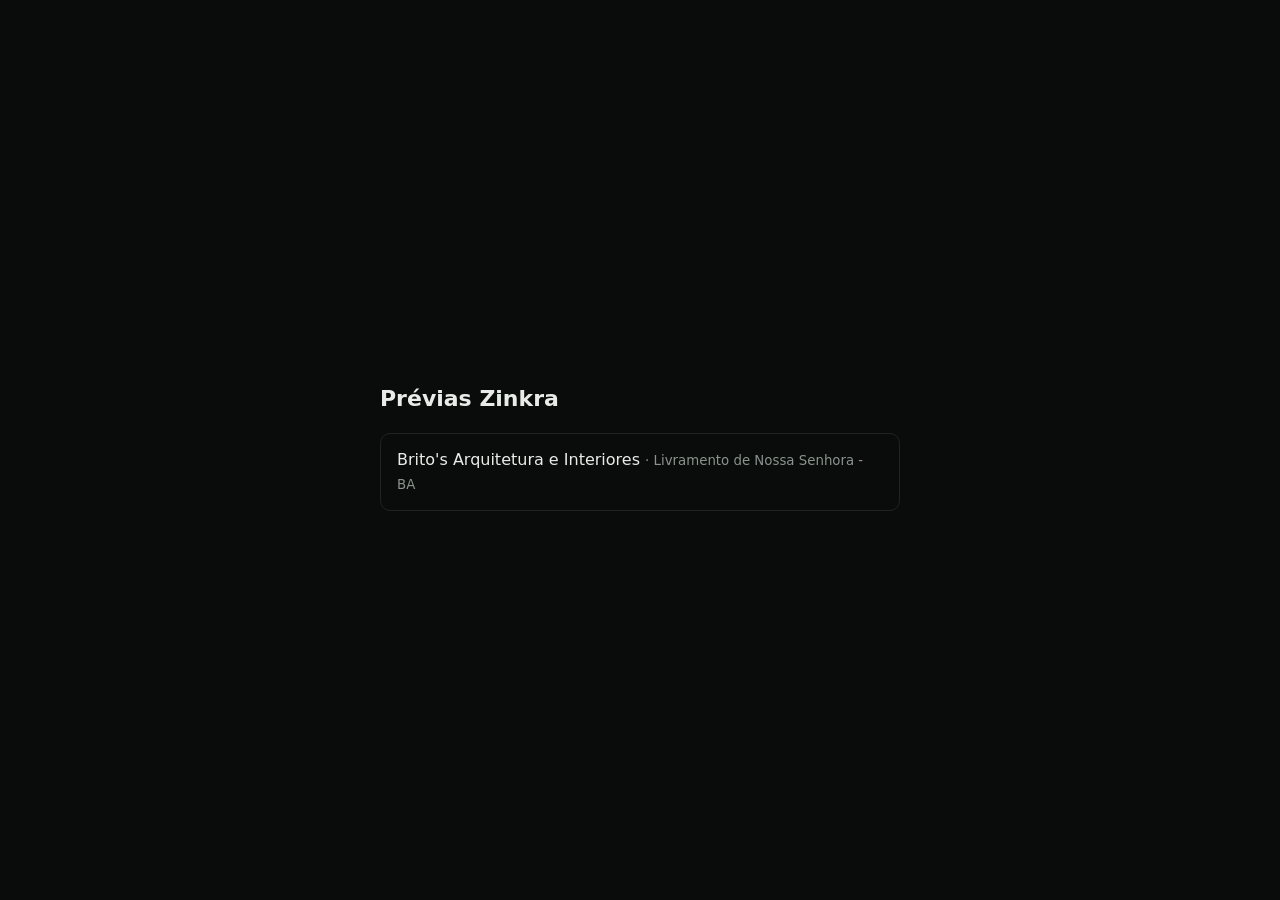
==== commit 57a0a5d9: "Volta a prévia da Brito's para a pasta britos/ (várias prévias no mesmo repositório) Co-Authored-By:" ====
--- a/index.html
+++ b/index.html
@@ -3,240 +3,21 @@
 <head>
 <meta charset="utf-8">
 <meta name="viewport" content="width=device-width, initial-scale=1">
-<title>Brito's Arquitetura e Interiores | Livramento de Nossa Senhora - BA</title>
-<meta name="description" content="Escritório de arquitetura e interiores em Livramento de Nossa Senhora (BA). Projetos residenciais, comerciais e de interiores. Fale com a Brito's pelo WhatsApp.">
-<meta name="keywords" content="arquitetura Livramento de Nossa Senhora, escritório de arquitetura Livramento, arquiteto Livramento de Nossa Senhora, design de interiores Bahia, Brito's Arquitetura">
-<meta name="author" content="Brito's Arquitetura e Interiores">
-<meta name="robots" content="index, follow, max-image-preview:large">
-<meta name="theme-color" content="#E6E1D8">
-<link rel="canonical" href="https://previaarquitetura.vercel.app/">
-<link rel="icon" href="favicon.svg" type="image/svg+xml">
-<link rel="apple-touch-icon" href="img/apple-touch-icon.png">
-
-<meta property="og:type" content="website">
-<meta property="og:locale" content="pt_BR">
-<meta property="og:site_name" content="Brito's Arquitetura e Interiores">
-<meta property="og:title" content="Brito's Arquitetura e Interiores">
-<meta property="og:description" content="Projetos residenciais, comerciais e de interiores em Livramento de Nossa Senhora - BA.">
-<meta property="og:url" content="https://previaarquitetura.vercel.app/">
-<meta property="og:image" content="https://previaarquitetura.vercel.app/img/og.jpg">
-<meta property="og:image:width" content="1200">
-<meta property="og:image:height" content="630">
-<meta name="twitter:card" content="summary_large_image">
-
-<link rel="preload" as="font" type="font/woff2" href="fonts/tenor-sans.woff2" crossorigin>
-<link rel="preload" as="font" type="font/woff2" href="fonts/jost-300.woff2" crossorigin>
-<link rel="preconnect" href="https://images.unsplash.com">
-<link rel="preload" as="image" href="https://images.unsplash.com/photo-1760067538022-8ef8739b1b18?auto=format&fit=crop&q=80&w=1400">
-<link rel="stylesheet" href="style.css">
-
-<script type="application/ld+json">
-{
-  "@context": "https://schema.org",
-  "@type": "ProfessionalService",
-  "additionalType": "https://www.wikidata.org/wiki/Q42973",
-  "name": "Brito's Arquitetura e Interiores",
-  "description": "Projetos residenciais, comerciais e de interiores em Livramento de Nossa Senhora - BA.",
-  "url": "https://previaarquitetura.vercel.app/",
-  "image": "https://previaarquitetura.vercel.app/img/og.jpg",
-  "logo": "https://previaarquitetura.vercel.app/favicon.svg",
-  "telephone": "+55 77 99824-6276",
-  "address": {
-    "@type": "PostalAddress",
-    "streetAddress": "Avenida Presidente Vargas, 560",
-    "addressLocality": "Livramento de Nossa Senhora",
-    "addressRegion": "BA",
-    "postalCode": "46140-000",
-    "addressCountry": "BR"
-  },
-  "areaServed": ["Livramento de Nossa Senhora", "Chapada Diamantina", "Bahia"],
-  "aggregateRating": { "@type": "AggregateRating", "ratingValue": "5", "reviewCount": "5" },
-  "makesOffer": [
-    { "@type": "Offer", "itemOffered": { "@type": "Service", "name": "Projeto arquitetônico residencial" } },
-    { "@type": "Offer", "itemOffered": { "@type": "Service", "name": "Projeto de interiores" } },
-    { "@type": "Offer", "itemOffered": { "@type": "Service", "name": "Projeto comercial" } }
-  ]
-}
-</script>
+<meta name="robots" content="noindex, nofollow">
+<title>Prévias Zinkra</title>
+<style>
+  body { margin: 0; min-height: 100vh; display: grid; place-items: center; background: #0A0C0B; color: #E8ECE9; font: 16px/1.5 system-ui, sans-serif; }
+  main { width: min(520px, 100% - 32px); }
+  h1 { font-size: 22px; margin: 0 0 18px; }
+  a { display: block; padding: 14px 16px; margin-bottom: 8px; border: 1px solid #1F2421; border-radius: 10px; color: #E8ECE9; text-decoration: none; }
+  a:hover { border-color: #15C45A; }
+  small { color: #8A938E; }
+</style>
 </head>
 <body>
-<a class="skip" href="#conteudo">Pular para o conteúdo</a>
-
-<header class="top" id="topo">
-  <a class="brand" href="#topo" aria-label="Brito's Arquitetura e Interiores, início">
-    <svg class="g-mark" viewBox="0 0 571 780" aria-hidden="true"><path d="M40 740H291Q358 740 404.0 722.5Q450 705 478.0 677.0Q506 649 518.5 613.5Q531 578 531 542Q531 485 506.5 451.0Q482 417 448.0 399.0Q414 381 378.0 375.0Q342 369 320 368V364Q355 364 386.0 350.5Q417 337 440.5 315.5Q464 294 478.0 265.5Q492 237 492 205Q492 177 480.0 148.0Q468 119 443.5 95.0Q419 71 380.5 55.5Q342 40 290 40H40ZM131 696V390H241Q290 390 326.0 403.0Q362 416 385.5 438.0Q409 460 420.5 489.0Q432 518 432 550Q432 585 419.5 612.0Q407 639 386.0 658.0Q365 677 336.5 686.5Q308 696 276 696ZM131 346V84H253Q292 84 319.5 95.0Q347 106 364.5 124.0Q382 142 390.0 165.0Q398 188 398 211Q398 240 386.5 265.0Q375 290 354.5 308.0Q334 326 307.5 336.0Q281 346 251 346Z"/></svg>
-    <span class="brand-name">Brito's<small>Arquitetura e interiores</small></span>
-  </a>
-  <nav class="nav" aria-label="Seções">
-    <a href="#projetos">Projetos</a>
-    <a href="#sobre">Sobre</a>
-    <a href="#servicos">Serviços</a>
-    <a href="#processo">Como trabalhamos</a>
-    <a href="#contato">Contato</a>
-  </nav>
-  <a class="btn btn-solid top-cta" href="https://wa.me/5577998246276?text=Ol%C3%A1%21%20Vi%20o%20site%20da%20Brito%27s%20e%20gostaria%20de%20conversar%20sobre%20um%20projeto." target="_blank" rel="noopener">Agendar conversa</a>
-  <button class="menu-btn" type="button" aria-expanded="false" aria-controls="menu-movel">Menu</button>
-</header>
-<div class="mobile-menu" id="menu-movel" hidden>
-  <a href="#projetos">Projetos</a><a href="#sobre">Sobre</a><a href="#servicos">Serviços</a><a href="#processo">Como trabalhamos</a><a href="#contato">Contato</a>
-  <a class="btn btn-solid" href="https://wa.me/5577998246276?text=Ol%C3%A1%21%20Vi%20o%20site%20da%20Brito%27s%20e%20gostaria%20de%20conversar%20sobre%20um%20projeto." target="_blank" rel="noopener">Agendar conversa</a>
-</div>
-
-<main id="conteudo">
-
-<section class="hero" aria-labelledby="hero-titulo">
-  <div class="hero-text">
-    <div class="hero-mark" aria-hidden="true">
-      <svg class="g-draw" viewBox="0 0 571 780"><path d="M40 740H291Q358 740 404.0 722.5Q450 705 478.0 677.0Q506 649 518.5 613.5Q531 578 531 542Q531 485 506.5 451.0Q482 417 448.0 399.0Q414 381 378.0 375.0Q342 369 320 368V364Q355 364 386.0 350.5Q417 337 440.5 315.5Q464 294 478.0 265.5Q492 237 492 205Q492 177 480.0 148.0Q468 119 443.5 95.0Q419 71 380.5 55.5Q342 40 290 40H40ZM131 696V390H241Q290 390 326.0 403.0Q362 416 385.5 438.0Q409 460 420.5 489.0Q432 518 432 550Q432 585 419.5 612.0Q407 639 386.0 658.0Q365 677 336.5 686.5Q308 696 276 696ZM131 346V84H253Q292 84 319.5 95.0Q347 106 364.5 124.0Q382 142 390.0 165.0Q398 188 398 211Q398 240 386.5 265.0Q375 290 354.5 308.0Q334 326 307.5 336.0Q281 346 251 346Z"/></svg>
-    </div>
-    <h1 id="hero-titulo">Brito's<span>Arquitetura e interiores em Livramento de Nossa Senhora</span></h1>
-    <p class="lead">Casas, espaços comerciais e interiores pensados a partir da rotina de quem vai usar cada ambiente, com projeto claro do primeiro esboço até a obra.</p>
-    <div class="hero-actions">
-      <a class="btn btn-solid" href="https://wa.me/5577998246276?text=Ol%C3%A1%21%20Vi%20o%20site%20da%20Brito%27s%20e%20gostaria%20de%20conversar%20sobre%20um%20projeto." target="_blank" rel="noopener">Conversar sobre meu projeto</a>
-      <a class="btn btn-line" href="#projetos">Ver projetos</a>
-    </div>
-  </div>
-  <figure class="hero-photo">
-    <img src="https://images.unsplash.com/photo-1760067538022-8ef8739b1b18?auto=format&fit=crop&q=80&w=1400" width="1400" height="934" alt="Casa contemporânea térrea com volumes em madeira e tijolo e jardim na frente" fetchpriority="high">
-    <figcaption>Imagem ilustrativa</figcaption>
-  </figure>
-</section>
-
-<section class="projects" id="projetos" aria-labelledby="proj-titulo">
-  <div class="section-head">
-    <div><h2 id="proj-titulo">Projetos</h2><p class="proj-note">Prévia com imagens ilustrativas. Aqui entram os projetos do escritório.</p></div>
-    <div class="filters" role="tablist" aria-label="Filtrar projetos">
-      <button role="tab" aria-selected="true" data-f="todos">Todos</button>
-      <button role="tab" aria-selected="false" data-f="residencial">Residencial</button>
-      <button role="tab" aria-selected="false" data-f="interiores">Interiores</button>
-      <button role="tab" aria-selected="false" data-f="comercial">Comercial</button>
-    </div>
-  </div>
-  <ul class="gallery">
-    <li data-cat="residencial" class="wide"><button type="button" aria-label="Ampliar: Residência com fachada em madeira">
-      <img src="https://images.unsplash.com/photo-1756706718604-ef4af3970e33?auto=format&fit=crop&q=80&w=1100" loading="lazy" decoding="async" alt="Fachada de casa contemporânea com madeira e grandes janelas">
-      <span class="cap">Residência com fachada em madeira<small>Residencial</small></span></button></li>
-    <li data-cat="interiores"><button type="button" aria-label="Ampliar: Living integrado">
-      <img src="https://images.unsplash.com/photo-1774199496664-a9690967be5a?auto=format&fit=crop&q=80&w=700" loading="lazy" decoding="async" alt="Sala de estar com painéis de madeira e luz natural">
-      <span class="cap">Living integrado<small>Interiores</small></span></button></li>
-    <li data-cat="interiores"><button type="button" aria-label="Ampliar: Cozinha em madeira">
-      <img src="https://images.unsplash.com/photo-1502005097973-6a7082348e28?auto=format&fit=crop&q=80&w=700" loading="lazy" decoding="async" alt="Cozinha com marcenaria em madeira clara e bancada integrada">
-      <span class="cap">Cozinha em madeira<small>Interiores</small></span></button></li>
-    <li data-cat="residencial"><button type="button" aria-label="Ampliar: Casa na encosta">
-      <img src="https://images.unsplash.com/photo-1698994705178-d244d73ea573?auto=format&fit=crop&q=80&w=700" loading="lazy" decoding="async" alt="Casa moderna em encosta cercada por árvores e pedras">
-      <span class="cap">Casa na encosta<small>Residencial</small></span></button></li>
-    <li data-cat="comercial"><button type="button" aria-label="Ampliar: Escritório com marcenaria">
-      <img src="https://images.unsplash.com/photo-1765371514743-45bd8e6c0a28?auto=format&fit=crop&q=80&w=700" loading="lazy" decoding="async" alt="Escritório com divisórias de madeira e vidro">
-      <span class="cap">Escritório com marcenaria<small>Comercial</small></span></button></li>
-    <li data-cat="interiores" class="wide"><button type="button" aria-label="Ampliar: Sala de estar clara">
-      <img src="https://images.unsplash.com/photo-1631679706909-1844bbd07221?auto=format&fit=crop&q=80&w=1100" loading="lazy" decoding="async" alt="Sala de estar em tons claros com espelhos redondos">
-      <span class="cap">Sala de estar clara<small>Interiores</small></span></button></li>
-    <li data-cat="interiores"><button type="button" aria-label="Ampliar: Suíte acolhedora">
-      <img src="https://images.unsplash.com/photo-1638840992956-142399e7e2df?auto=format&fit=crop&q=80&w=700" loading="lazy" decoding="async" alt="Quarto de casal com cabeceira e luz indireta">
-      <span class="cap">Suíte acolhedora<small>Interiores</small></span></button></li>
-    <li data-cat="residencial"><button type="button" aria-label="Ampliar: Sobrado com varandas">
-      <img src="https://images.unsplash.com/photo-1721815693498-cc28507c0ba2?auto=format&fit=crop&q=80&w=700" loading="lazy" decoding="async" alt="Casa de dois andares com varandas e iluminação">
-      <span class="cap">Sobrado com varandas<small>Residencial</small></span></button></li>
-    <li data-cat="comercial" class="wide"><button type="button" aria-label="Ampliar: Recepção corporativa">
-      <img src="https://images.unsplash.com/photo-1758448500688-3ababa93fd67?auto=format&fit=crop&q=80&w=1100" loading="lazy" decoding="async" alt="Recepção com painel de madeira e piso claro">
-      <span class="cap">Recepção corporativa<small>Comercial</small></span></button></li>
-    <li data-cat="interiores"><button type="button" aria-label="Ampliar: Banheiro com madeira">
-      <img src="https://images.unsplash.com/photo-1763485956310-55f3c0e822d5?auto=format&fit=crop&q=80&w=700" loading="lazy" decoding="async" alt="Banheiro com bancada clara e detalhes em madeira">
-      <span class="cap">Banheiro com madeira<small>Interiores</small></span></button></li>
-  </ul>
-</section>
-
-<section class="about" id="sobre" aria-labelledby="sobre-titulo">
-  <figure class="about-photo">
-    <img src="https://images.unsplash.com/photo-1649688066830-a0cf04d1bc41?auto=format&fit=crop&q=80&w=800" loading="lazy" alt="Mãos desenhando croqui de projeto sobre a prancheta">
-  </figure>
-  <div class="about-text">
-    <h2 id="sobre-titulo">Sobre o escritório</h2>
-    <blockquote>
-      <p>Um bom projeto começa entendendo como você vive.</p>
-    </blockquote>
-    <p>A Brito's é um escritório de arquitetura e interiores no Centro de Livramento de Nossa Senhora. Cada projeto começa numa conversa sobre a sua rotina, o seu orçamento e o que você espera do espaço.</p>
-    <p>A partir daí, transformamos essas ideias em plantas, imagens e detalhes claros, para você entender cada decisão antes de a obra começar.</p>
-    <a class="btn btn-line" href="#contato">Falar com o escritório</a>
-  </div>
-</section>
-
-<section class="services" id="servicos" aria-labelledby="serv-titulo">
-  <h2 id="serv-titulo">O que projetamos</h2>
-  <div class="service-list">
-    <article class="service">
-      <img src="https://images.unsplash.com/photo-1564703048291-bcf7f001d83d?auto=format&fit=crop&q=80&w=700" loading="lazy" alt="Fachada de casa contemporânea com revestimento de madeira">
-      <h3>Arquitetura residencial</h3>
-      <p>Projeto completo da sua casa: planta, fachada, cortes e imagens 3D, pensados para o terreno e para o clima da região.</p>
-    </article>
-    <article class="service">
-      <img src="https://images.unsplash.com/photo-1512916194211-3f2b7f5f7de3?auto=format&fit=crop&q=80&w=700" loading="lazy" alt="Cozinha com marcenaria em madeira e armários escuros">
-      <h3>Interiores</h3>
-      <p>Marcenaria, iluminação, revestimentos e mobiliário de cada ambiente, com detalhamento para o marceneiro e para a obra.</p>
-    </article>
-    <article class="service">
-      <img src="https://images.unsplash.com/photo-1765371514743-45bd8e6c0a28?auto=format&fit=crop&q=80&w=700" loading="lazy" alt="Escritório com divisórias de madeira e vidro">
-      <h3>Espaços comerciais</h3>
-      <p>Lojas, escritórios e consultórios que mostram a identidade da marca e organizam bem o atendimento.</p>
-    </article>
-  </div>
-</section>
-
-<section class="process" id="processo" aria-labelledby="proc-titulo">
-  <h2 id="proc-titulo">Como trabalhamos</h2>
-  <ol class="steps">
-    <li><h3>Conversa inicial</h3><p>Entendemos sua rotina, seu orçamento e o que você espera do espaço. Pode ser presencial ou pelo WhatsApp.</p></li>
-    <li><h3>Levantamento</h3><p>Visitamos o imóvel ou o terreno, tiramos medidas e fotos e conferimos o que precisa ser respeitado na obra.</p></li>
-    <li><h3>Estudo e 3D</h3><p>Apresentamos a proposta em imagens 3D, para você ver os ambientes e ajustar o que quiser antes de construir.</p></li>
-    <li><h3>Projeto executivo</h3><p>Entregamos as plantas e os detalhamentos que o pedreiro, o eletricista e o marceneiro precisam para executar.</p></li>
-    <li><h3>Acompanhamento</h3><p>Ficamos por perto durante a obra para tirar dúvidas e garantir que o resultado fique igual ao projeto.</p></li>
-  </ol>
-</section>
-
-<section class="quote-band" aria-label="Avaliação de cliente no Google">
-  <img src="https://images.unsplash.com/photo-1598149255714-de0a630b96ea?auto=format&fit=crop&q=80&w=800" loading="lazy" alt="Mesa de trabalho com régua, trena e materiais de desenho de projeto">
-  <figure class="review">
-    <blockquote><p>Fizeram meu projeto arquitetônico, muito claro e super compreensivo!</p></blockquote>
-    <figcaption>Avaliação de cliente no Google · <a href="https://www.google.com/maps/search/Brito%C2%B4s+Arquitetura+e+Interiores+Livramento+de+Nossa+Senhora" target="_blank" rel="noopener">5,0 estrelas no Google</a></figcaption>
-  </figure>
-</section>
-
-<section class="contact" id="contato" aria-labelledby="cont-titulo">
-  <div class="contact-text">
-    <h2 id="cont-titulo">Vamos conversar sobre o seu projeto</h2>
-    <p>Conte o que você quer construir ou reformar. Respondemos pelo WhatsApp e, se fizer sentido, marcamos uma conversa no escritório.</p>
-    <a class="btn btn-solid btn-big" href="https://wa.me/5577998246276?text=Ol%C3%A1%21%20Vi%20o%20site%20da%20Brito%27s%20e%20gostaria%20de%20conversar%20sobre%20um%20projeto." target="_blank" rel="noopener">Chamar no WhatsApp</a>
-    <dl class="contact-list">
-      <div><dt>WhatsApp</dt><dd><a href="https://wa.me/5577998246276?text=Ol%C3%A1%21%20Vi%20o%20site%20da%20Brito%27s%20e%20gostaria%20de%20conversar%20sobre%20um%20projeto." target="_blank" rel="noopener">(77) 99824-6276</a></dd></div>
-      <div><dt>Google</dt><dd><a href="https://www.google.com/maps/search/Brito%C2%B4s+Arquitetura+e+Interiores+Livramento+de+Nossa+Senhora" target="_blank" rel="noopener">Ver no Google Maps</a></dd></div>
-      <div><dt>Escritório</dt><dd><address>Av. Presidente Vargas, 560, Centro<br>Livramento de Nossa Senhora - BA</address></dd></div>
-    </dl>
-  </div>
-  <div class="map">
-    <iframe title="Mapa do escritório Brito's em Livramento de Nossa Senhora" loading="lazy" referrerpolicy="no-referrer-when-downgrade"
-      src="https://www.google.com/maps?q=Av.+Presidente+Vargas,+560,+Livramento+de+Nossa+Senhora+-+BA&output=embed"></iframe>
-  </div>
-</section>
-
+<main>
+  <h1>Prévias Zinkra</h1>
+  <a href="britos/">Brito's Arquitetura e Interiores <small>· Livramento de Nossa Senhora - BA</small></a>
 </main>
-
-<footer class="foot">
-  <svg class="g-mark" viewBox="0 0 571 780" aria-hidden="true"><path d="M40 740H291Q358 740 404.0 722.5Q450 705 478.0 677.0Q506 649 518.5 613.5Q531 578 531 542Q531 485 506.5 451.0Q482 417 448.0 399.0Q414 381 378.0 375.0Q342 369 320 368V364Q355 364 386.0 350.5Q417 337 440.5 315.5Q464 294 478.0 265.5Q492 237 492 205Q492 177 480.0 148.0Q468 119 443.5 95.0Q419 71 380.5 55.5Q342 40 290 40H40ZM131 696V390H241Q290 390 326.0 403.0Q362 416 385.5 438.0Q409 460 420.5 489.0Q432 518 432 550Q432 585 419.5 612.0Q407 639 386.0 658.0Q365 677 336.5 686.5Q308 696 276 696ZM131 346V84H253Q292 84 319.5 95.0Q347 106 364.5 124.0Q382 142 390.0 165.0Q398 188 398 211Q398 240 386.5 265.0Q375 290 354.5 308.0Q334 326 307.5 336.0Q281 346 251 346Z"/></svg>
-  <p>Brito's Arquitetura e Interiores<br>Livramento de Nossa Senhora - BA</p>
-  <p class="foot-small">© <span id="ano">2026</span>. Imagens ilustrativas: Unsplash. Site por <a href="https://zinkra.com.br" target="_blank" rel="noopener">Zinkra</a></p>
-</footer>
-
-<a class="wa-float" href="https://wa.me/5577998246276?text=Ol%C3%A1%21%20Vi%20o%20site%20da%20Brito%27s%20e%20gostaria%20de%20conversar%20sobre%20um%20projeto." target="_blank" rel="noopener" aria-label="Conversar no WhatsApp">
-  <svg viewBox="0 0 24 24" aria-hidden="true"><path d="M12 2a10 10 0 0 0-8.6 15.1L2 22l5-1.3A10 10 0 1 0 12 2Zm0 18.2a8.2 8.2 0 0 1-4.2-1.2l-.3-.2-3 .8.8-2.9-.2-.3A8.2 8.2 0 1 1 12 20.2Zm4.5-6.1c-.2-.1-1.5-.7-1.7-.8s-.4-.1-.6.1-.7.8-.8 1-.3.2-.5.1a6.7 6.7 0 0 1-3.3-2.9c-.2-.4.2-.4.7-1.3a.5.5 0 0 0 0-.4l-.8-1.8c-.2-.5-.4-.4-.6-.4h-.5a1 1 0 0 0-.7.3 3 3 0 0 0-.9 2.2 5.2 5.2 0 0 0 1.1 2.8 11.9 11.9 0 0 0 4.6 4c1.7.7 2.4.8 3.2.7a2.8 2.8 0 0 0 1.8-1.3 2.3 2.3 0 0 0 .2-1.3c-.1-.1-.3-.2-.5-.3Z"/></svg>
-</a>
-
-<div class="lightbox" id="lightbox" hidden role="dialog" aria-modal="true" aria-label="Foto do projeto">
-  <button class="lb-close" type="button" aria-label="Fechar">Fechar</button>
-  <button class="lb-nav lb-prev" type="button" aria-label="Foto anterior">‹</button>
-  <figure><img alt=""><figcaption></figcaption></figure>
-  <button class="lb-nav lb-next" type="button" aria-label="Próxima foto">›</button>
-</div>
-
-<script src="main.js" defer></script>
 </body>
 </html>
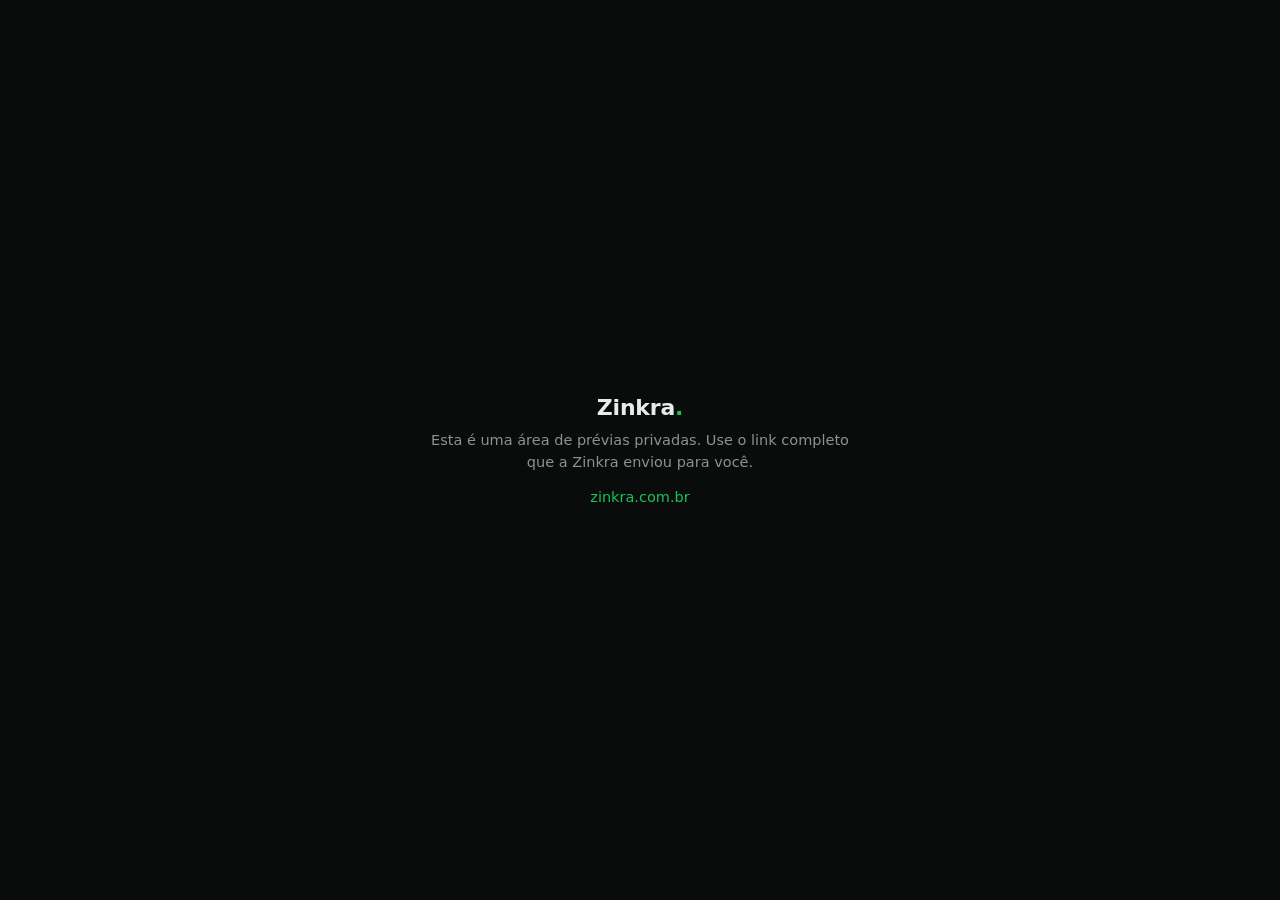
==== commit 3dad5404: "Prévias privadas: página inicial sem lista de clientes A raiz não mostra mais as outras prévias, REA" ====
--- a/index.html
+++ b/index.html
@@ -4,20 +4,21 @@
 <meta charset="utf-8">
 <meta name="viewport" content="width=device-width, initial-scale=1">
 <meta name="robots" content="noindex, nofollow">
-<title>Prévias Zinkra</title>
+<title>Zinkra</title>
 <style>
-  body { margin: 0; min-height: 100vh; display: grid; place-items: center; background: #0A0C0B; color: #E8ECE9; font: 16px/1.5 system-ui, sans-serif; }
-  main { width: min(520px, 100% - 32px); }
-  h1 { font-size: 22px; margin: 0 0 18px; }
-  a { display: block; padding: 14px 16px; margin-bottom: 8px; border: 1px solid #1F2421; border-radius: 10px; color: #E8ECE9; text-decoration: none; }
-  a:hover { border-color: #15C45A; }
-  small { color: #8A938E; }
+  body { margin: 0; min-height: 100vh; display: grid; place-items: center; background: #0A0C0B; color: #E8ECE9; font: 16px/1.5 system-ui, -apple-system, sans-serif; text-align: center; }
+  main { width: min(440px, 100% - 32px); }
+  b { display: block; font-size: 22px; letter-spacing: -.01em; margin-bottom: 6px; }
+  b span { color: #15C45A; }
+  p { margin: 0; color: #8A938E; font-size: 14.5px; }
+  a { color: #15C45A; text-decoration: none; }
 </style>
 </head>
 <body>
 <main>
-  <h1>Prévias Zinkra</h1>
-  <a href="britos/">Brito's Arquitetura e Interiores <small>· Livramento de Nossa Senhora - BA</small></a>
+  <b>Zinkra<span>.</span></b>
+  <p>Esta é uma área de prévias privadas. Use o link completo que a Zinkra enviou para você.</p>
+  <p style="margin-top:14px"><a href="https://zinkra.com.br">zinkra.com.br</a></p>
 </main>
 </body>
 </html>
